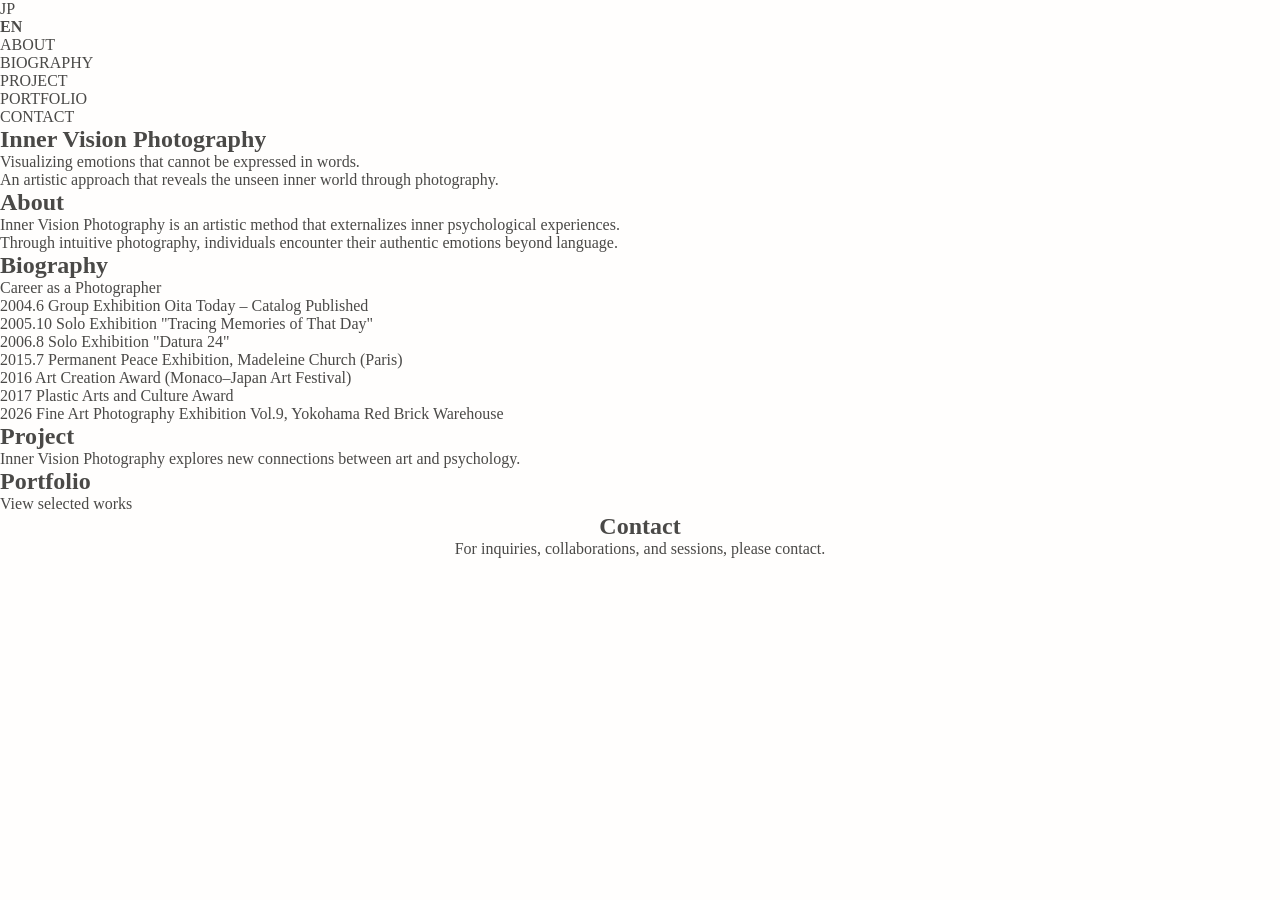
==== en.html @ 7b48cf93 "Create English version page This file contains the HTML structure for the English version of the Inn" ====
<!DOCTYPE html>
<html lang="en">
<head>
<meta charset="UTF-8">
<meta name="viewport" content="width=device-width, initial-scale=1.0">
<title>Nene Akagi | Inner Vision Photography</title>
<link rel="stylesheet" href="style.css">
</head>

<body>

<nav>
<ul>
<li><a href="index.html">JP</a></li>
<li><strong>EN</strong></li>
<li><a href="#about">ABOUT</a></li>
<li><a href="#biography">BIOGRAPHY</a></li>
<li><a href="#project">PROJECT</a></li>
<li><a href="#portfolio">PORTFOLIO</a></li>
<li><a href="#contact">CONTACT</a></li>
</ul>
</nav>

<section id="home">
<h1>Inner Vision Photography</h1>

<p>
Visualizing emotions that cannot be expressed in words.
</p>

<p>
An artistic approach that reveals the unseen inner world through photography.
</p>
</section>

<section id="about">
<h2>About</h2>

<p>
Inner Vision Photography is an artistic method that externalizes inner psychological experiences.
</p>

<p>
Through intuitive photography, individuals encounter their authentic emotions beyond language.
</p>
</section>

<section id="biography">
<h2>Biography</h2>
<p>Career as a Photographer</p>

<ul>
<li>2004.6 Group Exhibition Oita Today – Catalog Published</li>
<li>2005.10 Solo Exhibition "Tracing Memories of That Day"</li>
<li>2006.8 Solo Exhibition "Datura 24"</li>
<li>2015.7 Permanent Peace Exhibition, Madeleine Church (Paris)</li>
<li>2016 Art Creation Award (Monaco–Japan Art Festival)</li>
<li>2017 Plastic Arts and Culture Award</li>
<li>2026 Fine Art Photography Exhibition Vol.9, Yokohama Red Brick Warehouse</li>
</ul>
</section>

<section id="project">
<h2>Project</h2>

<p>
Inner Vision Photography explores new connections between art and psychology.
</p>
</section>

<section id="portfolio">
<h2>Portfolio</h2>
<p>View selected works</p>
</section>

<section id="contact">
<h2>Contact</h2>
<p>For inquiries, collaborations, and sessions, please contact.</p>
</section>

</body>
</html>
---- style.css ----
/* ============================================================
   朱樹 音々 | Inner Vision Photography
   style.css
   コンセプト：境界が溶ける、白光の中に佇む
   ============================================================ */

/* ── CSS カスタムプロパティ ──────────────────── */
:root {
  --bg: #fffefd;
  --bg-alt: #f9f9f8;
  --ink: #2c2b28;
  --ink-mid: #4a4947;
  --ink-soft: #8a8985;
  --ink-ghost: #c4c3be;
  --accent: #c4ab98;
  --line: rgba(44, 43, 40, 0.06);
  --jp: 'Noto Serif JP', 'YuMincho', 'Yu Mincho', serif;
  --en: 'Cormorant Garamond', 'Georgia', serif;
  --sec-pad-v: clamp(120px, 14vw, 180px);
  /* slightly more breathing room */
  --sec-pad-h: clamp(24px, 7vw, 100px);
  --max-w: 1200px;
  --ease: cubic-bezier(0.22, 1, 0.36, 1);
}

*,
*::before,
*::after {
  box-sizing: border-box;
  margin: 0;
  padding: 0;
}

html {
  scroll-behavior: smooth;
  font-size: 16px;
}

body {
  background: var(--bg);
  color: var(--ink-mid);
  font-family: var(--jp);
  font-weight: 300;
  -webkit-font-smoothing: antialiased;
  overflow-x: hidden;
}

img {
  display: block;
  width: 100%;
  height: auto;
}

a {
  text-decoration: none;
  color: inherit;
}

ul,
ol {
  list-style: none;
}

/* ── NAV ── */
#nav {
  position: fixed;
  inset: 0 0 auto 0;
  z-index: 200;
  padding: 22px var(--sec-pad-h);
  transition: background 0.7s var(--ease), padding 0.5s var(--ease), border-color 0.7s;
  border-bottom: 1px solid transparent;
  display: flex;
  align-items: center;
  justify-content: center;
}

#nav.scrolled {
  background: rgba(255, 254, 253, 0.95);
  backdrop-filter: blur(8px);
  -webkit-backdrop-filter: blur(8px);
  padding-top: 14px;
  padding-bottom: 14px;
  border-color: var(--line);
}

.nav-list {
  max-width: var(--max-w);
  margin: 0 auto;
  display: flex;
  justify-content: center;
  gap: clamp(1.6rem, 3.5vw, 3.2rem);
}

.nav-list a {
  font-family: var(--en);
  font-size: 0.78rem;
  font-weight: 300;
  letter-spacing: 0.22em;
  text-transform: uppercase;
  color: rgba(255, 255, 255, 0.85);
  transition: opacity 0.4s, color 0.4s;
}

.nav-list a:hover {
  opacity: 0.5;
}

#nav.scrolled .nav-list a {
  color: var(--ink-mid);
}

/* Lang Toggle */
.lang-toggle {
  position: absolute;
  top: 50%;
  right: var(--sec-pad-h);
  transform: translateY(-50%);
  font-family: var(--en);
  font-size: 0.72rem;
  letter-spacing: 0.15em;
  color: rgba(255, 255, 255, 0.8);
  transition: color 0.4s;
  z-index: 10;
}

#nav.scrolled .lang-toggle {
  color: var(--ink-soft);
}

.lang-toggle a {
  transition: opacity 0.3s;
  opacity: 0.45;
}

.lang-toggle a.active {
  opacity: 1;
  pointer-events: none;
}

.lang-toggle a:hover {
  opacity: 1;
}

.lang-toggle span {
  margin: 0 0.4em;
  opacity: 0.3;
}

.hamburger {
  display: none;
  flex-direction: column;
  justify-content: center;
  gap: 6px;
  background: none;
  border: none;
  cursor: pointer;
  padding: 10px;
  min-width: 44px;
  min-height: 44px;
  position: absolute;
  right: var(--sec-pad-h);
  top: 50%;
  transform: translateY(-50%);
}

.ham-line {
  display: block;
  width: 22px;
  height: 1px;
  background: rgba(255, 255, 255, 0.85);
  transition: background 0.4s, transform 0.35s var(--ease), opacity 0.35s;
  transform-origin: center;
}

#nav.scrolled .ham-line {
  background: var(--ink-mid);
}

.hamburger.open .ham-line:nth-child(1) {
  transform: translateY(7px) rotate(45deg);
}

.hamburger.open .ham-line:nth-child(2) {
  opacity: 0;
}

.hamburger.open .ham-line:nth-child(3) {
  transform: translateY(-7px) rotate(-45deg);
}

/* ── MOBILE MENU ── */
.mobile-overlay {
  position: fixed;
  inset: 0;
  z-index: 190;
  background: var(--bg);
  display: flex;
  flex-direction: column;
  align-items: center;
  justify-content: center;
  opacity: 0;
  pointer-events: none;
  transition: opacity 0.5s var(--ease);
}

.mobile-overlay.open {
  opacity: 1;
  pointer-events: auto;
}

.mobile-close {
  position: absolute;
  top: 20px;
  right: 24px;
  background: none;
  border: none;
  font-size: 1.8rem;
  color: var(--ink-soft);
  cursor: pointer;
  min-width: 44px;
  min-height: 44px;
  display: flex;
  align-items: center;
  justify-content: center;
  transition: opacity 0.3s;
}

.mobile-close:hover {
  opacity: 0.5;
}

.mobile-nav-list {
  text-align: center;
}

.mobile-nav-list li {
  margin: 1.8rem 0;
}

.mob-link {
  font-family: var(--en);
  font-size: clamp(1.4rem, 6vw, 2rem);
  font-weight: 200;
  letter-spacing: 0.25em;
  text-transform: uppercase;
  color: var(--ink);
  transition: opacity 0.3s;
}

.mob-link:hover {
  opacity: 0.4;
}

.mobile-lang {
  display: none;
}

/* ── HOME ── */
.s-home {
  position: relative;
  height: 100svh;
  min-height: 560px;
  overflow: hidden;
  display: flex;
  align-items: center;
  justify-content: center;
}

.home-img-wrap {
  position: absolute;
  inset: 0;
  overflow: hidden;
}

.home-img {
  width: 100%;
  height: 100%;
  object-fit: cover;
  object-position: center 30%;
  will-change: transform;
}

.home-overlay {
  position: absolute;
  inset: 0;
  background: linear-gradient(to bottom,
      rgba(255, 255, 255, 0.05) 0%,
      rgba(252, 251, 249, 0.3) 100%);
}

.home-text {
  position: relative;
  z-index: 2;
  text-align: center;
  padding: 0 clamp(20px, 6vw, 60px);
  max-width: 640px;
  opacity: 0;
  transform: translateY(15px);
  animation: fadeUp 1.4s var(--ease) 0.5s forwards;
}

.home-sub {
  font-family: var(--en);
  font-size: clamp(0.7rem, 1.2vw, 0.88rem);
  font-weight: 200;
  letter-spacing: 0.35em;
  text-transform: uppercase;
  color: rgba(255, 255, 255, 0.85);
  margin-bottom: 0;
  text-shadow: 0 1px 12px rgba(0, 0, 0, 0.15);
}

.scroll-hint {
  position: absolute;
  bottom: clamp(28px, 4vw, 44px);
  left: 50%;
  transform: translateX(-50%);
  z-index: 2;
  display: flex;
  flex-direction: column;
  align-items: center;
  gap: 8px;
  opacity: 0;
  animation: fadeIn 1s var(--ease) 2.2s forwards;
}

.scroll-bar {
  display: block;
  width: 1px;
  height: 48px;
  background: rgba(255, 255, 255, 0.25);
  position: relative;
  overflow: hidden;
}

.scroll-bar::after {
  content: '';
  position: absolute;
  top: -100%;
  left: 0;
  width: 100%;
  height: 100%;
  background: rgba(255, 255, 255, 0.8);
  animation: scrollDrop 2.2s var(--ease) 2.6s infinite;
}

.scroll-word {
  font-family: var(--en);
  font-size: 0.6rem;
  letter-spacing: 0.3em;
  text-transform: uppercase;
  color: rgba(255, 255, 255, 0.45);
}

/* ── SECTION 共通 ── */
.s-section {
  position: relative;
  padding: var(--sec-pad-v) var(--sec-pad-h);
  overflow: hidden;
}

.s-alt {
  background: var(--bg-alt);
}

.bg-word {
  position: absolute;
  right: -0.02em;
  top: 50%;
  transform: translateY(-50%);
  font-family: var(--en);
  font-style: italic;
  font-size: clamp(8rem, 20vw, 22rem);
  font-weight: 200;
  color: var(--ink);
  opacity: 0.025;
  letter-spacing: -0.02em;
  line-height: 1;
  pointer-events: none;
  user-select: none;
  white-space: nowrap;
}

.reveal {
  opacity: 0;
  transform: translateY(28px);
  transition: opacity 1s var(--ease), transform 1s var(--ease);
}

.reveal.visible {
  opacity: 1;
  transform: translateY(0);
}

.reveal-child {
  opacity: 0;
  transform: translateY(18px);
  transition: opacity 0.9s var(--ease), transform 0.9s var(--ease);
}

.reveal-child.visible {
  opacity: 1;
  transform: translateY(0);
}

.sec-name {
  font-family: var(--jp);
  font-size: clamp(1.4rem, 2.5vw, 2.2rem);
  font-weight: 300;
  color: var(--ink);
  letter-spacing: 0.18em;
  line-height: 1.45;
  margin-bottom: 0.6rem;
}

.sec-role {
  font-family: var(--jp);
  font-size: 0.8rem;
  font-weight: 300;
  color: var(--ink-ghost);
  letter-spacing: 0.08em;
  border-left: 1px solid var(--accent);
  padding-left: 1rem;
  margin-bottom: 2.8rem;
  line-height: 1.6;
}

.body-copy {
  font-family: var(--jp);
  font-size: clamp(0.85rem, 1vw, 0.94rem);
  font-weight: 300;
  line-height: 2.4;
  color: var(--ink-mid);
  letter-spacing: 0.05em;
}

/* ── ABOUT ── */
.about-wrap {
  max-width: var(--max-w);
  margin: 0 auto;
  display: grid;
  grid-template-columns: 1fr 1fr;
  gap: clamp(2.5rem, 6vw, 7rem);
  align-items: center;
}

.about-img-wrap {
  overflow: hidden;
  display: flex;
  align-items: center;
  justify-content: center;
}

.about-img {
  width: 100%;
  max-width: 540px;
  aspect-ratio: 4 / 3;
  object-fit: cover;
  object-position: center top;
  box-shadow: 0 4px 20px rgba(0, 0, 0, 0.04);
}

/* ── PROJECT ── */
.project-wrap {
  max-width: var(--max-w);
  margin: 0 auto;
  display: grid;
  grid-template-columns: 5fr 6fr;
  gap: clamp(2.5rem, 6vw, 8rem);
  align-items: center;
}

.project-img-wrap {
  display: flex;
  align-items: center;
  justify-content: center;
}

.project-img {
  width: 100%;
  max-width: 420px;
  aspect-ratio: 3 / 4;
  object-fit: cover;
  box-shadow: 0 4px 24px rgba(0, 0, 0, 0.05);
}

/* ── PORTFOLIO ── */
.portfolio-wrap {
  max-width: var(--max-w);
  margin: 0 auto;
  display: grid;
  grid-template-columns: repeat(3, 1fr);
  gap: clamp(2.5rem, 4vw, 5rem);
  padding-top: 1rem;
}

.pf-item {
  display: flex;
  flex-direction: column;
}

.pf-img-clip {
  position: relative;
  aspect-ratio: 3 / 4;
}

.pf-img-clip img {
  width: 100%;
  height: 100%;
  object-fit: cover;
  box-shadow: 0 8px 30px rgba(0, 0, 0, 0.06);
}

.pf-text {
  padding-top: 2rem;
}

.pf-title {
  font-family: var(--jp);
  font-size: 0.95rem;
  font-weight: 400;
  color: var(--ink);
  letter-spacing: 0.15em;
  margin-bottom: 1rem;
}

.pf-desc {
  font-family: var(--jp);
  font-size: 0.8rem;
  font-weight: 300;
  line-height: 2.2;
  color: var(--ink-soft);
  letter-spacing: 0.05em;
}

/* ── CONTACT ── */
#contact {
  text-align: center;
}

.contact-wrap {
  max-width: 680px;
  margin: 0 auto;
  padding-bottom: clamp(60px, 8vw, 100px);
}

.contact-heading {
  font-family: var(--jp);
  font-size: clamp(1.1rem, 2vw, 1.35rem);
  font-weight: 300;
  color: #999;
  letter-spacing: 0.22em;
  margin-bottom: 2.8rem;
}

.contact-text {
  font-family: var(--jp);
  font-size: clamp(0.72rem, 0.8vw, 0.8rem);
  font-weight: 300;
  line-height: 2.4;
  color: #999;
  letter-spacing: 0.06em;
  margin-bottom: 4rem;
}

.contact-icons {
  display: flex;
  align-items: center;
  justify-content: center;
  gap: 2.5rem;
  margin-bottom: 1.6rem;
}

.c-icon {
  display: flex;
  align-items: center;
  justify-content: center;
  width: 28px;
  height: 28px;
  flex-shrink: 0;
  color: var(--ink-mid);
  transition: opacity 0.4s var(--ease);
  -webkit-tap-highlight-color: transparent;

  .c-icon {
    width: 40px;
    height: 40px;
    display: flex;
    align-items: center;
    justify-content: center;

  }

  .c-icon:hover {
    transform: scale(1.1);
  }

  .contact-icons img {
    max-width: 24px;
    max-height: 24px;
  }

  .c-icon:hover,
  .c-icon:focus-visible {
    opacity: 0.6;
  }

  .contact-follow {
    font-size: 0.4rem;
    letter-spacing: 0.1em;
    color: #999;
    text-transform: uppercase;
  }

  .site-footer {
    padding: 3rem 0;
    border-top: 1px solid var(--line);
  }

  .site-footer p {
    font-family: var(--en);
    font-size: 0.65rem;
    font-weight: 300;
    letter-spacing: 0.2em;
    color: var(--ink-ghost);
    line-height: 2.2;
  }

  /* ── IMAGE MODAL ── */
  .zoom-img {
    cursor: zoom-in;
    transition: opacity 0.5s var(--ease), filter 0.5s var(--ease);
  }

  .zoom-img:hover {
    opacity: 0.85;
  }

  .img-modal {
    position: fixed;
    inset: 0;
    z-index: 999;
    display: flex;
    align-items: center;
    justify-content: center;
    opacity: 0;
    pointer-events: none;
    transition: opacity 0.6s var(--ease);
  }

  .img-modal.open {
    opacity: 1;
    pointer-events: auto;
  }

  .modal-bg {
    position: absolute;
    inset: 0;
    background: rgba(0, 0, 0, 0.9);
    backdrop-filter: blur(8px);
    -webkit-backdrop-filter: blur(8px);
    cursor: zoom-out;
  }

  .modal-content {
    position: relative;
    z-index: 2;
    /* Add ample padding for exhibition feel */
    padding: 40px;
    max-width: 100vw;
    max-height: 100vh;
    transform: scale(0.95);
    opacity: 0;
    transition: transform 0.6s var(--ease), opacity 0.6s var(--ease);
  }

  .img-modal.open .modal-content {
    transform: scale(1);
    opacity: 1;
  }

  .modal-content img {
    width: auto;
    max-width: 100%;
    max-height: 90vh;
    object-fit: contain;
    box-shadow: 0 10px 50px rgba(0, 0, 0, 0.4);
    cursor: zoom-out;
  }

  /* ── KEYFRAMES ── */
  @keyframes fadeUp {
    to {
      opacity: 1;
      transform: translateY(0);
    }
  }

  @keyframes fadeIn {
    to {
      opacity: 1;
    }
  }

  @keyframes scrollDrop {
    0% {
      top: -100%;
    }

    100% {
      top: 110%;
    }
  }

  /* ── RESPONSIVE タブレット ── */
  @media (max-width: 960px) {
    .about-wrap {
      grid-template-columns: 1fr;
      gap: 4rem;
    }

    .about-img-wrap {
      order: -1;
    }

    .portfolio-wrap {
      grid-template-columns: repeat(2, 1fr);
      gap: 3rem;
    }

    .project-wrap {
      grid-template-columns: 1fr;
      gap: 4rem;
    }

    .project-img {
      aspect-ratio: 16 / 9;
    }
  }

  /* ── RESPONSIVE スマートフォン ── */
  @media (max-width: 768px) {
    :root {
      --sec-pad-v: 90px;
      --sec-pad-h: 24px;
    }

    .nav-list {
      display: none;
    }

    #nav .lang-toggle {
      display: none;
    }

    .hamburger {
      display: flex;
    }

    .mobile-lang {
      display: block;
      position: relative;
      margin-top: 3rem;
      text-align: center;
      color: var(--ink);
    }

    .mobile-lang a {
      color: var(--ink);
      opacity: 0.5;
      font-size: 1rem;
    }

    .mobile-lang a.active {
      opacity: 1;
    }

    .about-wrap {
      grid-template-columns: 1fr;
      gap: 2.8rem;
    }

    .about-img {
      aspect-ratio: 16 / 9;
    }

    .portfolio-wrap {
      grid-template-columns: 1fr;
      gap: 4rem;
    }

    .project-wrap {
      grid-template-columns: 1fr;
      gap: 2.8rem;
    }

    .project-img {
      aspect-ratio: 16 / 9;
    }

    .contact-icons {
      gap: 2.5rem;
    }

    .c-icon {
      width: 34px;
      height: 34px;
    }

    .bg-word {
      font-size: clamp(4rem, 26vw, 8rem);
      opacity: 0.02;
    }

    .body-copy {
      font-size: 0.9rem;
      line-height: 2.2;
    }

    .modal-content {
      padding: 20px;
    }
  }
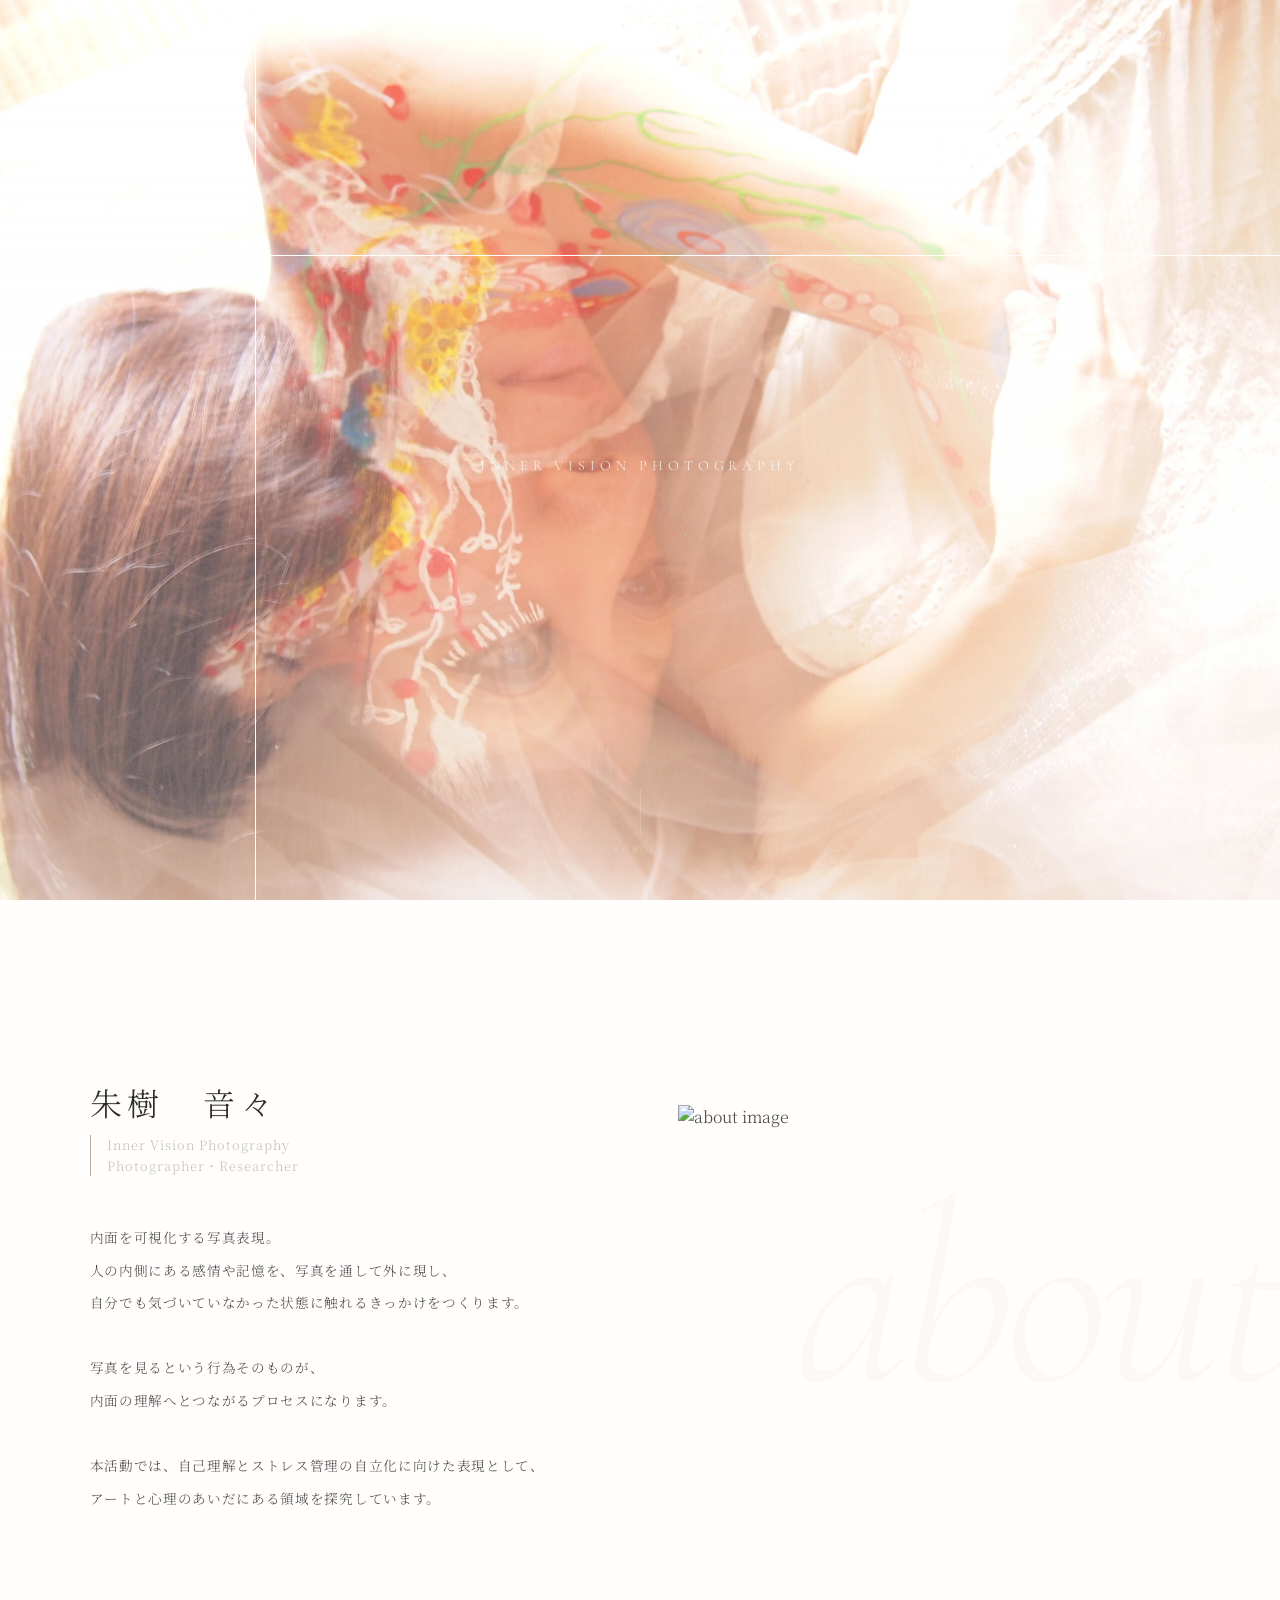
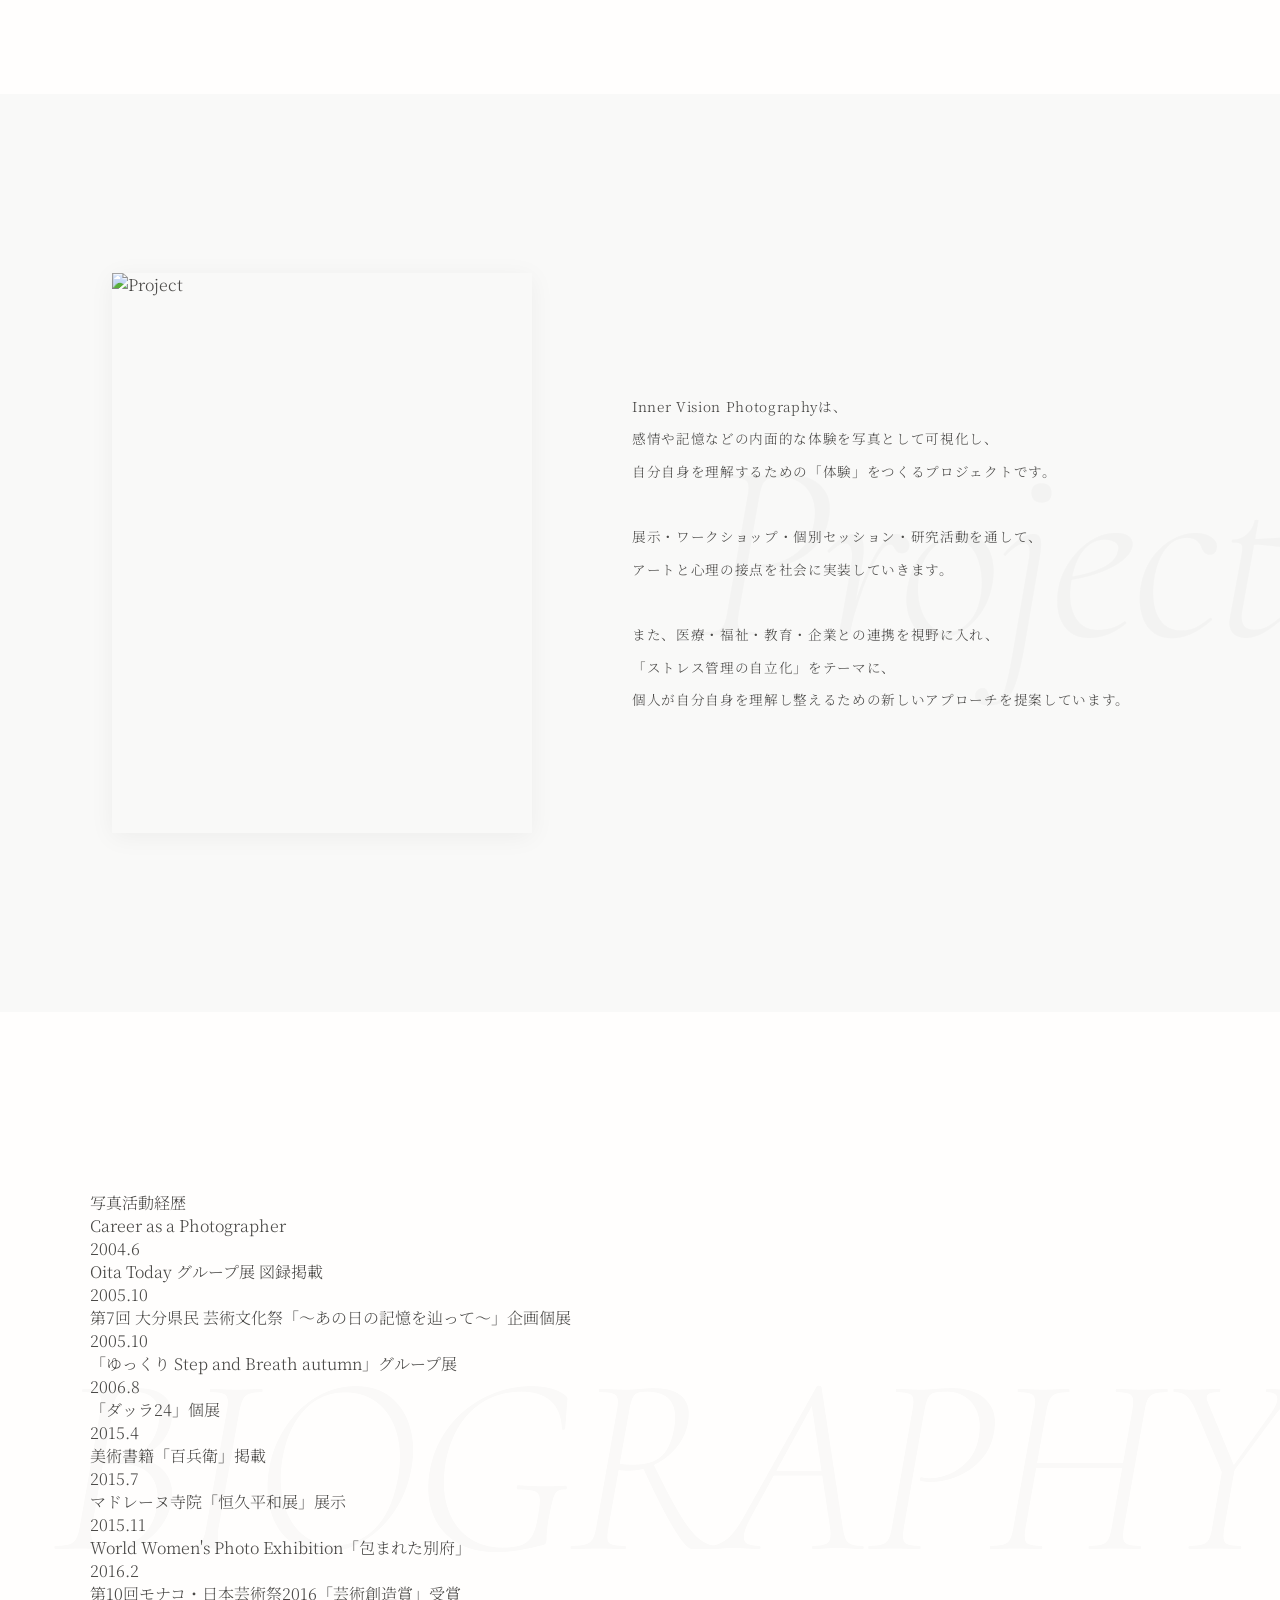
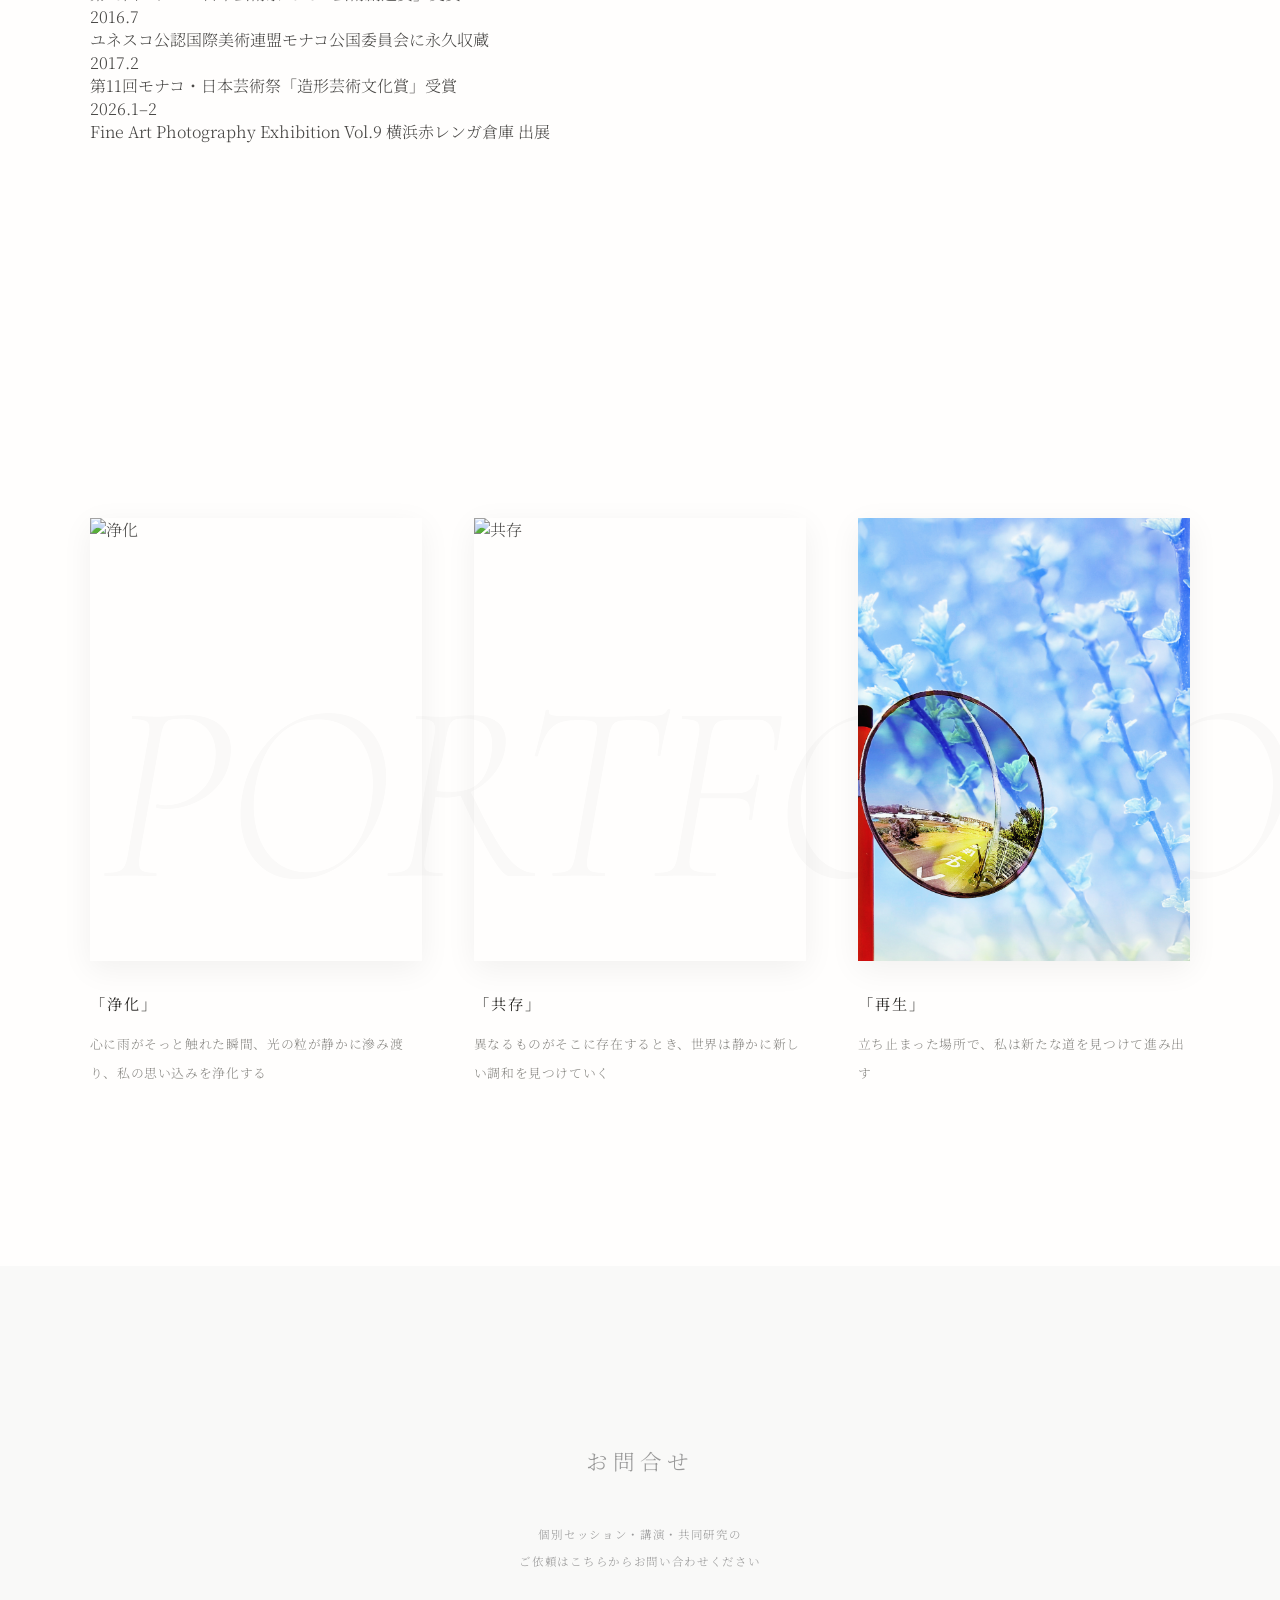
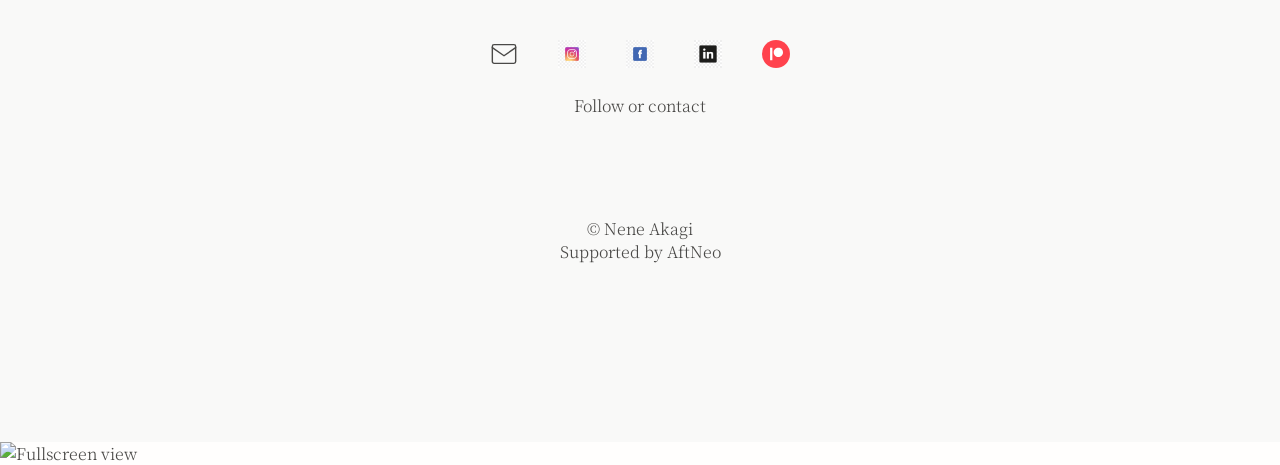
==== commit 269fe183: "Update en.html" ====
--- a/en.html
+++ b/en.html
@@ -1,82 +1,291 @@
 <!DOCTYPE html>
-<html lang="en">
+<html lang="ja">
 <head>
-<meta charset="UTF-8">
-<meta name="viewport" content="width=device-width, initial-scale=1.0">
-<title>Nene Akagi | Inner Vision Photography</title>
-<link rel="stylesheet" href="style.css">
+  <meta charset="UTF-8">
+  <meta name="viewport" content="width=device-width, initial-scale=1.0">
+  <title>朱樹 音々 | Inner Vision Photography</title>
+  <meta name="description" content="内面を可視化する写真表現。Inner Vision Photography">
+  <link rel="stylesheet" href="style.css">
+  <link rel="preconnect" href="https://fonts.googleapis.com">
+  <link rel="preconnect" href="https://fonts.gstatic.com" crossorigin>
+  <link href="https://fonts.googleapis.com/css2?family=Noto+Serif+JP:wght@200;300;400&family=Cormorant+Garamond:ital,wght@0,200;0,300;1,200;1,300&display=swap" rel="stylesheet">
 </head>
-
 <body>
 
-<nav>
-<ul>
-<li><a href="index.html">JP</a></li>
-<li><strong>EN</strong></li>
-<li><a href="#about">ABOUT</a></li>
-<li><a href="#biography">BIOGRAPHY</a></li>
-<li><a href="#project">PROJECT</a></li>
-<li><a href="#portfolio">PORTFOLIO</a></li>
-<li><a href="#contact">CONTACT</a></li>
-</ul>
-</nav>
-
-<section id="home">
-<h1>Inner Vision Photography</h1>
-
-<p>
-Visualizing emotions that cannot be expressed in words.
-</p>
-
-<p>
-An artistic approach that reveals the unseen inner world through photography.
-</p>
+  <!-- NAV -->
+  <nav id="nav" role="navigation" aria-label="メインナビゲーション">
+    <!-- JP / EN toggle -->
+    <div class="lang-toggle">
+     <a href="index.html" class="active">JP</a> / <a href="en.html">EN</a>
+    </div>
+    <ul class="nav-list">
+      <li><a href="#home">TOP</a></li>
+      <li><a href="#about">ABOUT</a></li>
+      <li><a href="#career">BIOGRAPHY</a></li>
+      <li><a href="#project">PROJECT</a></li>
+      <li><a href="#portfolio">PORTFOLIO</a></li>
+      <li><a href="#contact">CONTACT</a></li>
+    </ul>
+    <button class="hamburger" id="hamburger" aria-label="メニューを開く" aria-expanded="false">
+      <span class="ham-line"></span>
+      <span class="ham-line"></span>
+      <span class="ham-line"></span>
+    </button>
+  </nav>
+
+  <!-- MOBILE MENU -->
+  <div class="mobile-overlay" id="mobileOverlay" aria-hidden="true">
+    <button class="mobile-close" id="mobileClose" aria-label="メニューを閉じる">&#215;</button>
+    <ul class="mobile-nav-list">
+      <li><a href="#home"       class="mob-link">TOP</a></li>
+      <li><a href="#about"      class="mob-link">ABOUT</a></li>
+      <li><a href="#project"    class="mob-link">PROJECT</a></li>
+      <li><a href="#portfolio"  class="mob-link">PORTFOLIO</a></li>
+      <li><a href="#contact"    class="mob-link">CONTACT</a></li>
+    </ul>
+    <div class="lang-toggle mobile-lang">
+      <a href="#" class="active">JP</a><span>/</span><a href="#">EN</a>
+    </div>
+  </div>
+
+  <!-- ======================== HOME ======================== -->
+  <section id="home" class="s-home">
+    <div class="home-img-wrap">
+      <img
+        src="images/top.jpg"
+        alt="真我 — 朱樹 音々"
+        class="home-img"
+        id="homeImg"
+      >
+      <div class="home-overlay"></div>
+    </div>
+    <div class="home-text" id="homeText">
+      <p class="home-sub">Inner Vision Photography</p>
+    </div>
+    <div class="scroll-hint" id="scrollHint" aria-hidden="true">
+      <span class="scroll-bar"></span>
+    
+     <span class="scroll-word">scroll</span>
+    </div>
+  </section>
+
+  <!-- ======================== ABOUT ======================== -->
+  <section id="about" class="s-section reveal" data-section="about">
+    <div class="bg-word" aria-hidden="true">about</div>
+    <div class="about-wrap">
+      <div class="about-text">
+        <h2 class="sec-name">朱樹&emsp;音々</h2>
+        <p class="sec-role">Inner Vision Photography<br>Photographer・Researcher</p>
+        <p class="body-copy">
+          内面を可視化する写真表現。<br>
+          人の内側にある感情や記憶を、写真を通して外に現し、<br>
+          自分でも気づいていなかった状態に触れるきっかけをつくります。<br><br>
+          写真を見るという行為そのものが、<br>
+          内面の理解へとつながるプロセスになります。<br><br>
+          本活動では、自己理解とストレス管理の自立化に向けた表現として、<br>
+          アートと心理のあいだにある領域を探究しています。
+        </p>
+      </div>
+      <div class="about-img-wrap reveal-child">
+        <img
+          src="images/about-photo.jpg"
+          class="about-img zoom-img"
+          loading="lazy"
+          alt="about image"
+        >
+      </div>
+    </div>
+  </section>
+
+  <!-- ======================== PROJECT ======================== -->
+  <section id="project" class="s-section s-alt reveal" data-section="project">
+    <div class="bg-word" aria-hidden="true">Project</div>
+    <div class="project-wrap">
+      <div class="project-img-wrap reveal-child">
+        <img
+          src="images/project-main.jpg"
+          alt="Project"
+          loading="lazy"
+          class="project-img zoom-img"
+        >
+      </div>
+      <div class="project-text reveal-child">
+        <p class="body-copy">
+          Inner Vision Photographyは、<br>
+          感情や記憶などの内面的な体験を写真として可視化し、<br>
+          自分自身を理解するための「体験」をつくるプロジェクトです。<br><br>
+          展示・ワークショップ・個別セッション・研究活動を通して、<br>
+          アートと心理の接点を社会に実装していきます。<br><br>
+          また、医療・福祉・教育・企業との連携を視野に入れ、<br>
+          「ストレス管理の自立化」をテーマに、<br>
+          個人が自分自身を理解し整えるための新しいアプローチを提案しています。
+        </p>
+      </div>
+    </div>
+  </section>
+<!-- ================= CAREER / BIOGRAPHY ================= -->
+<section id="career" class="s-section reveal" data-section="career">
+  <div class="bg-word" aria-hidden="true">BIOGRAPHY</div>
+
+  <div class="career-list reveal-child">
+    
+    <p class="lang-ja">写真活動経歴</p>
+    <p class="lang-en">Career as a Photographer</p>
+
+    <div class="career-item">
+      <div class="career-year">2004.6</div>
+      <div class="career-content">Oita Today グループ展 図録掲載</div>
+    </div>
+
+    <div class="career-item">
+      <div class="career-year">2005.10</div>
+      <div class="career-content">第7回 大分県民 芸術文化祭「〜あの日の記憶を辿って〜」企画個展</div>
+    </div>
+
+    <div class="career-item">
+      <div class="career-year">2005.10</div>
+      <div class="career-content">「ゆっくり Step and Breath autumn」グループ展</div>
+    </div>
+
+    <div class="career-item">
+      <div class="career-year">2006.8</div>
+      <div class="career-content">「ダッラ24」個展</div>
+    </div>
+
+    <div class="career-item">
+      <div class="career-year">2015.4</div>
+      <div class="career-content">美術書籍「百兵衛」掲載</div>
+    </div>
+
+    <div class="career-item">
+      <div class="career-year">2015.7</div>
+      <div class="career-content">マドレーヌ寺院「恒久平和展」展示</div>
+    </div>
+
+    <div class="career-item">
+      <div class="career-year">2015.11</div>
+      <div class="career-content">World Women's Photo Exhibition「包まれた別府」</div>
+    </div>
+
+    <div class="career-item">
+      <div class="career-year">2016.2</div>
+      <div class="career-content">第10回モナコ・日本芸術祭2016「芸術創造賞」受賞</div>
+    </div>
+
+    <div class="career-item">
+      <div class="career-year">2016.7</div>
+      <div class="career-content">ユネスコ公認国際美術連盟モナコ公国委員会に永久収蔵</div>
+    </div>
+
+    <div class="career-item">
+      <div class="career-year">2017.2</div>
+      <div class="career-content">第11回モナコ・日本芸術祭「造形芸術文化賞」受賞</div>
+    </div>
+
+    <div class="career-item">
+      <div class="career-year">2026.1–2</div>
+      <div class="career-content">Fine Art Photography Exhibition Vol.9 横浜赤レンガ倉庫 出展</div>
+    </div>
+  </div>
 </section>
-
-<section id="about">
-<h2>About</h2>
-
-<p>
-Inner Vision Photography is an artistic method that externalizes inner psychological experiences.
-</p>
-
-<p>
-Through intuitive photography, individuals encounter their authentic emotions beyond language.
-</p>
-</section>
-
-<section id="biography">
-<h2>Biography</h2>
-<p>Career as a Photographer</p>
-
-<ul>
-<li>2004.6 Group Exhibition Oita Today – Catalog Published</li>
-<li>2005.10 Solo Exhibition "Tracing Memories of That Day"</li>
-<li>2006.8 Solo Exhibition "Datura 24"</li>
-<li>2015.7 Permanent Peace Exhibition, Madeleine Church (Paris)</li>
-<li>2016 Art Creation Award (Monaco–Japan Art Festival)</li>
-<li>2017 Plastic Arts and Culture Award</li>
-<li>2026 Fine Art Photography Exhibition Vol.9, Yokohama Red Brick Warehouse</li>
-</ul>
-</section>
-
-<section id="project">
-<h2>Project</h2>
-
-<p>
-Inner Vision Photography explores new connections between art and psychology.
-</p>
-</section>
-
-<section id="portfolio">
-<h2>Portfolio</h2>
-<p>View selected works</p>
-</section>
-
-<section id="contact">
-<h2>Contact</h2>
-<p>For inquiries, collaborations, and sessions, please contact.</p>
-</section>
-
+  <!-- ======================== PORTFOLIO ======================== -->
+  <section id="portfolio" class="s-section reveal" data-section="portfolio">
+    <div class="bg-word" aria-hidden="true">PORTFOLIO</div>
+    <div class="portfolio-wrap">
+      <div class="pf-item reveal-child">
+        <div class="pf-img-clip pf-img-1">
+          <img
+            src="images/work1.jpg"
+            alt="浄化"
+            loading="lazy"
+            class="zoom-img"
+          >
+        </div>
+        <div class="pf-text">
+          <h3 class="pf-title">「浄化」</h3>
+          <p class="pf-desc">心に雨がそっと触れた瞬間、光の粒が静かに滲み渡り、私の思い込みを浄化する</p>
+        </div>
+      </div>
+      <div class="pf-item reveal-child">
+        <div class="pf-img-clip pf-img-2">
+          <img
+            src="images/work2.jpg"
+            alt="共存"
+            loading="lazy"
+            class="zoom-img"
+          >
+        </div>
+        <div class="pf-text">
+          <h3 class="pf-title">「共存」</h3>
+          <p class="pf-desc">異なるものがそこに存在するとき、世界は静かに新しい調和を見つけていく</p>
+        </div>
+      </div>
+      <div class="pf-item reveal-child">
+        <div class="pf-img-clip pf-img-3">
+          <img
+            src="images/work3.jpg"
+            alt="再生"
+            loading="lazy"
+            class="zoom-img"
+          >
+        </div>
+        <div class="pf-text">
+          <h3 class="pf-title">「再生」</h3>
+          <p class="pf-desc">立ち止まった場所で、私は新たな道を見つけて進み出す</p>
+        </div>
+      </div>
+    </div>
+  </section>
+
+  <!-- ======================== CONTACT ======================== -->
+  <section id="contact" class="s-section s-alt reveal" data-section="contact">
+    <div class="contact-wrap">
+      <h2 class="contact-heading">お問合せ</h2>
+      <p class="contact-text">
+        個別セッション・講演・共同研究の<br>
+        ご依頼はこちらからお問い合わせください
+      </p>
+      <div class="contact-icons" role="list">
+        <!-- Mail -->
+        <a href="mailto:neneakage@gmail.com" class="c-icon" aria-label="メール" role="listitem">
+          <svg viewBox="0 0 24 24" fill="none" class="c-img-svg" xmlns="http://www.w3.org/2000/svg" aria-hidden="true" stroke="currentColor" stroke-width="1.2">
+            <rect x="2" y="4" width="20" height="16" rx="1.5" />
+            <path d="M2 6.5L12 13.5L22 6.5" stroke-linecap="round"/>
+          </svg>
+        </a>
+        <!-- Instagram -->
+        <a href="https://www.instagram.com/neneakagi/" target="_blank" rel="noopener noreferrer" class="c-icon" aria-label="Instagram" role="listitem">
+          <img src="images/instagram.png" alt="Instagram">
+        </a>
+        <!-- Facebook -->
+        <a href="https://www.facebook.com/profile.php?id=61588226194922" target="_blank" rel="noopener noreferrer" class="c-icon" aria-label="Facebook" role="listitem">
+          <img src="images/facebook.png" alt="Facebook">
+        </a>
+        <!-- LinkedIn -->
+        <a href="https://www.linkedin.com/in/neneakagi/" target="_blank" rel="noopener noreferrer" class="c-icon" aria-label="LinkedIn" role="listitem">
+          <img src="images/linkedin.jpg" alt="LinkedIn">
+        </a>
+        <!-- Patreon -->
+        <a href="https://www.patreon.com/c/NeneAkagi" target="_blank" rel="noopener noreferrer" class="c-icon" aria-label="Patreon" role="listitem">
+          <img src="images/patreon.svg" alt="Patreon">
+        </a>
+      </div>
+      <p class="contact-follow">Follow or contact</p>
+    </div>
+    <footer class="site-footer">
+      <p>© Nene Akagi</p>
+      <p>Supported by AftNeo</p>
+    </footer>
+  </section>
+
+  <!-- ======================== FULLSCREEN IMAGE MODAL ======================== -->
+  <div id="imageModal" class="img-modal" aria-hidden="true">
+    <div class="modal-bg" id="modalBg"></div>
+    <div class="modal-content">
+      <img id="modalImg" src="" alt="Fullscreen view">
+    </div>
+  </div>
+
+  <script src="script.js"></script>
 </body>
 </html>
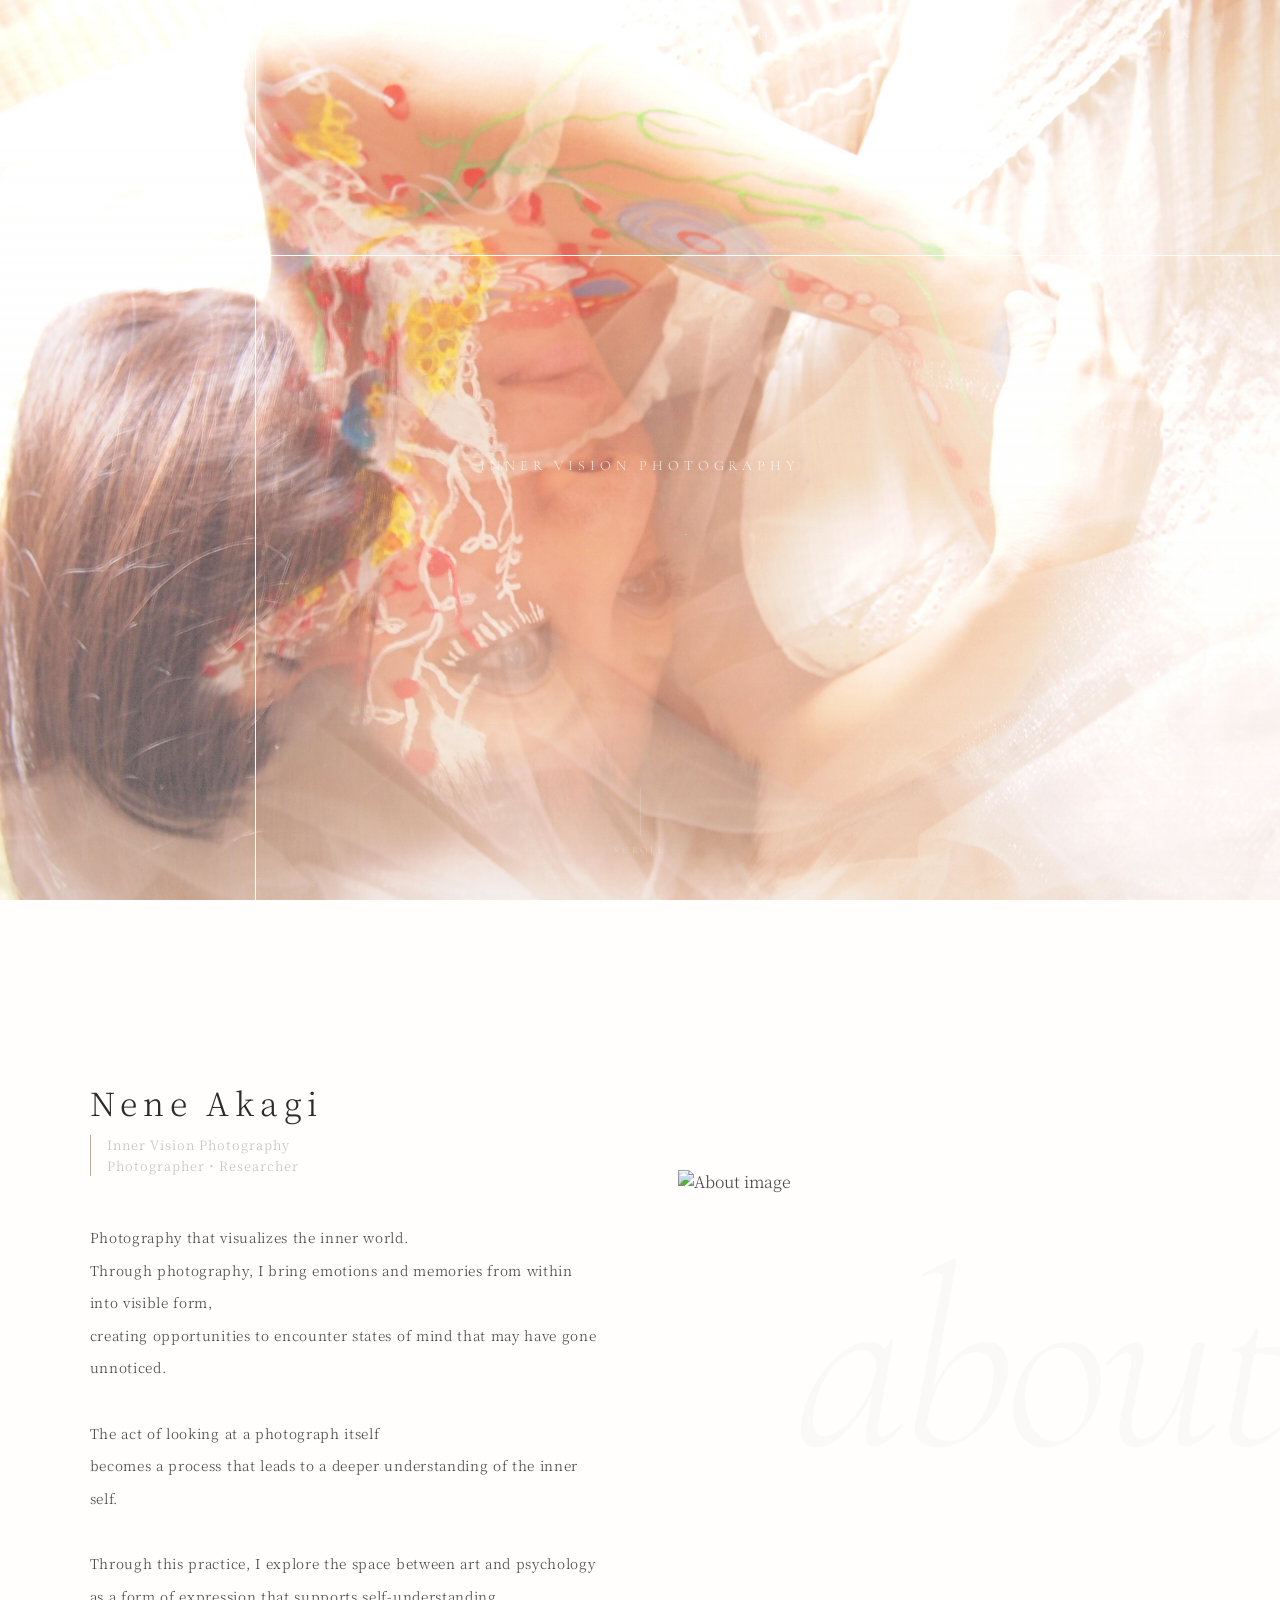
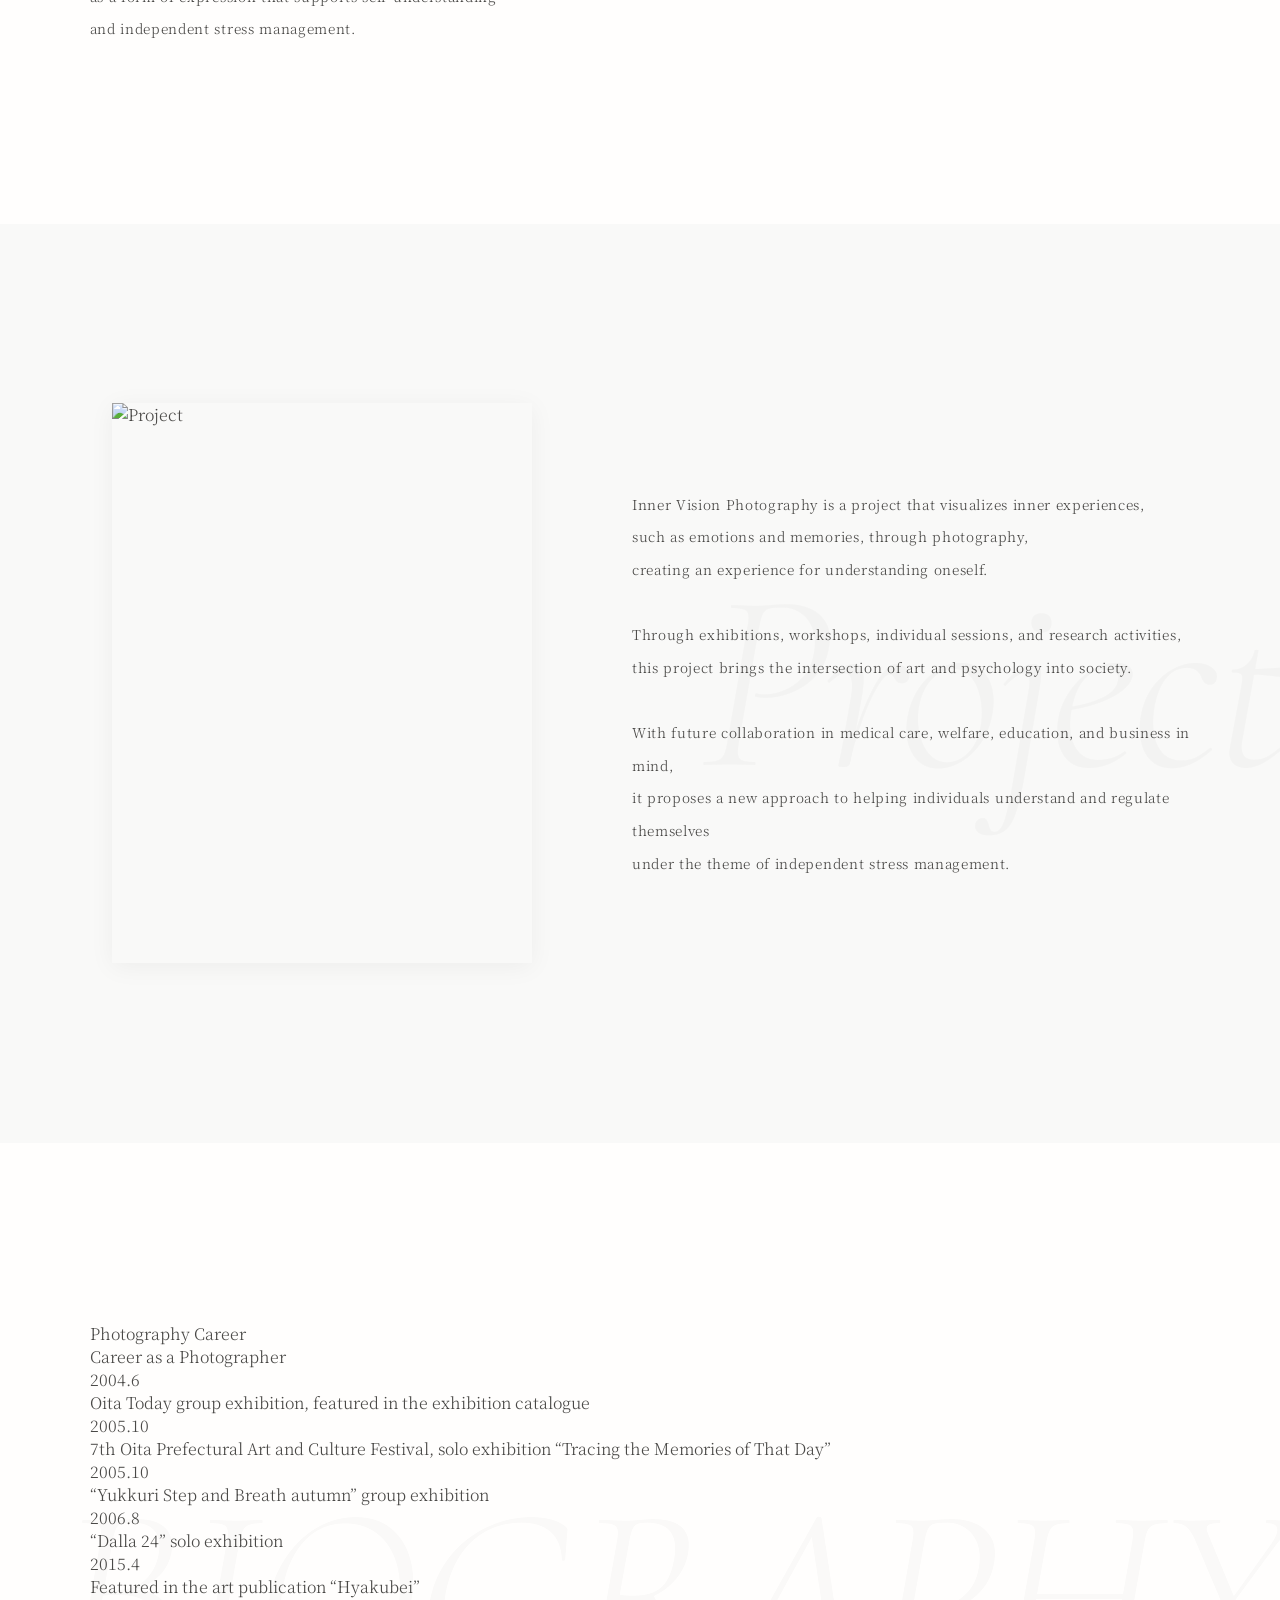
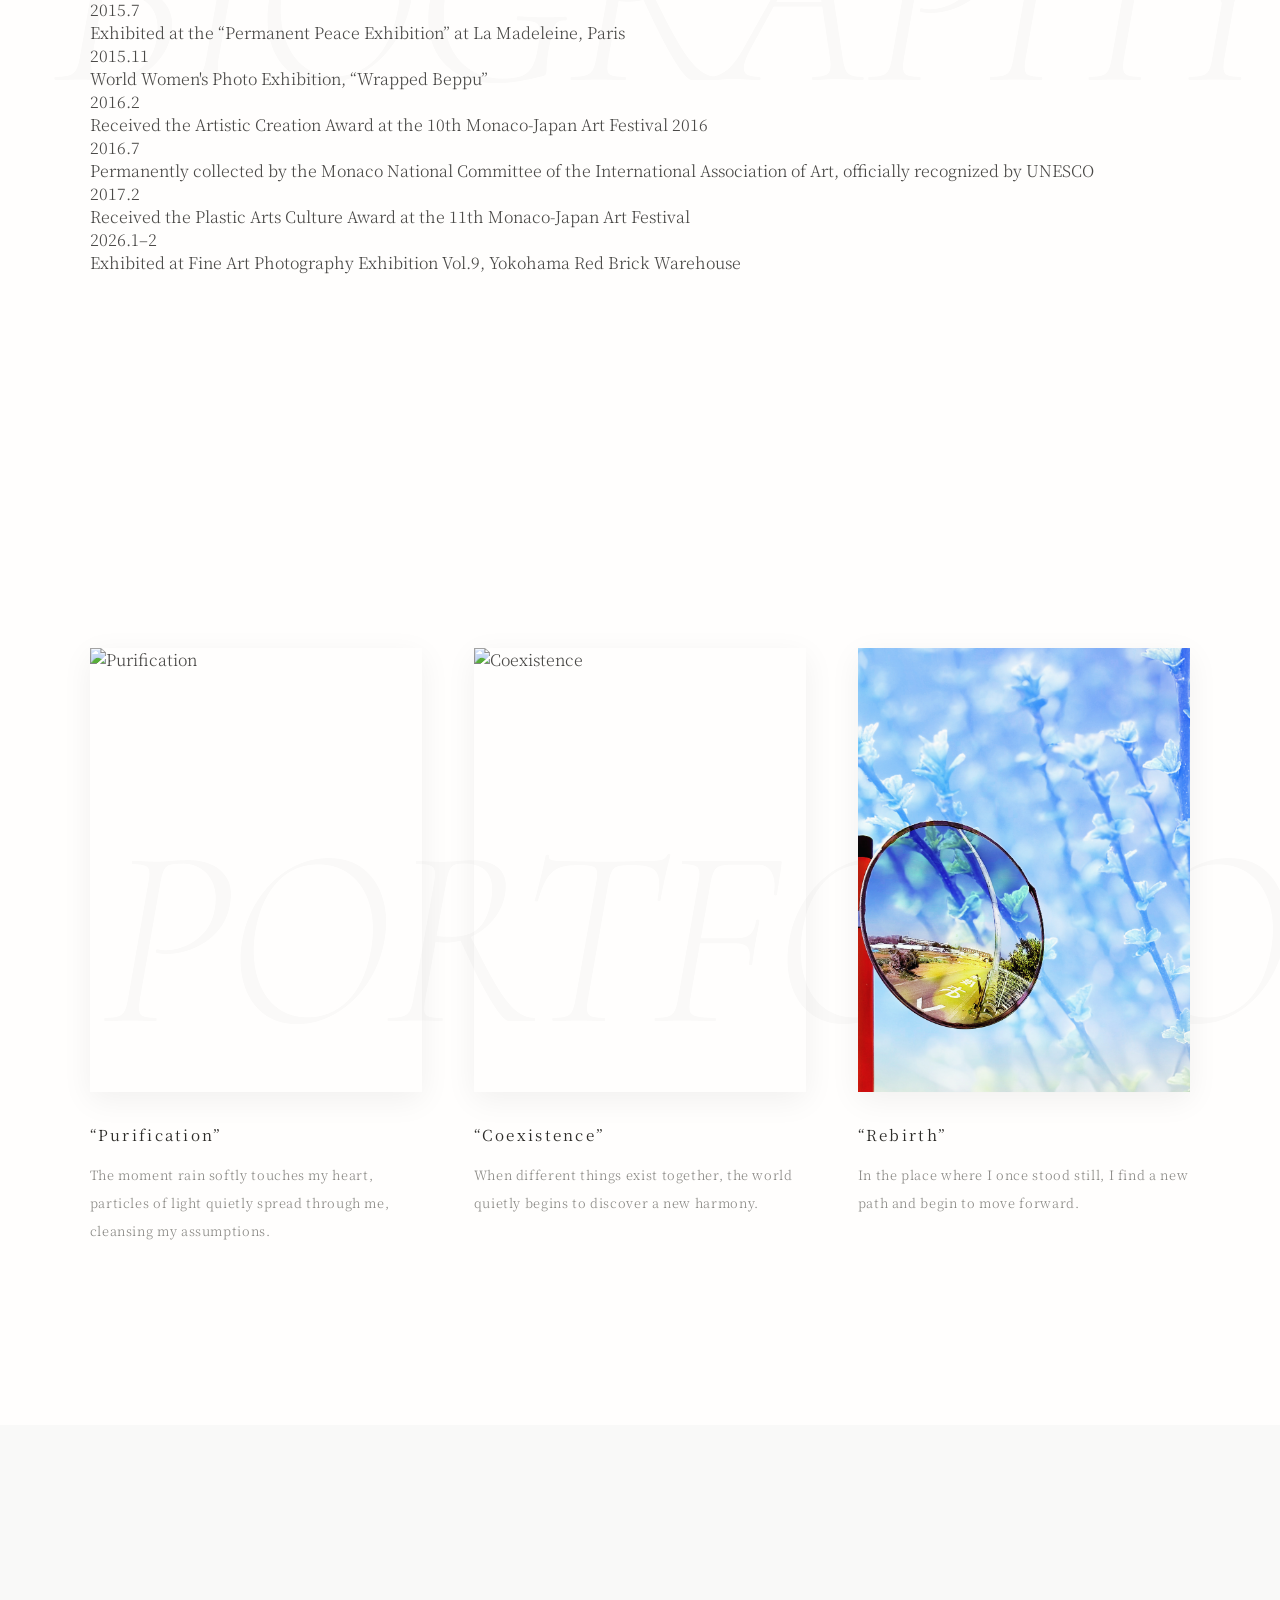
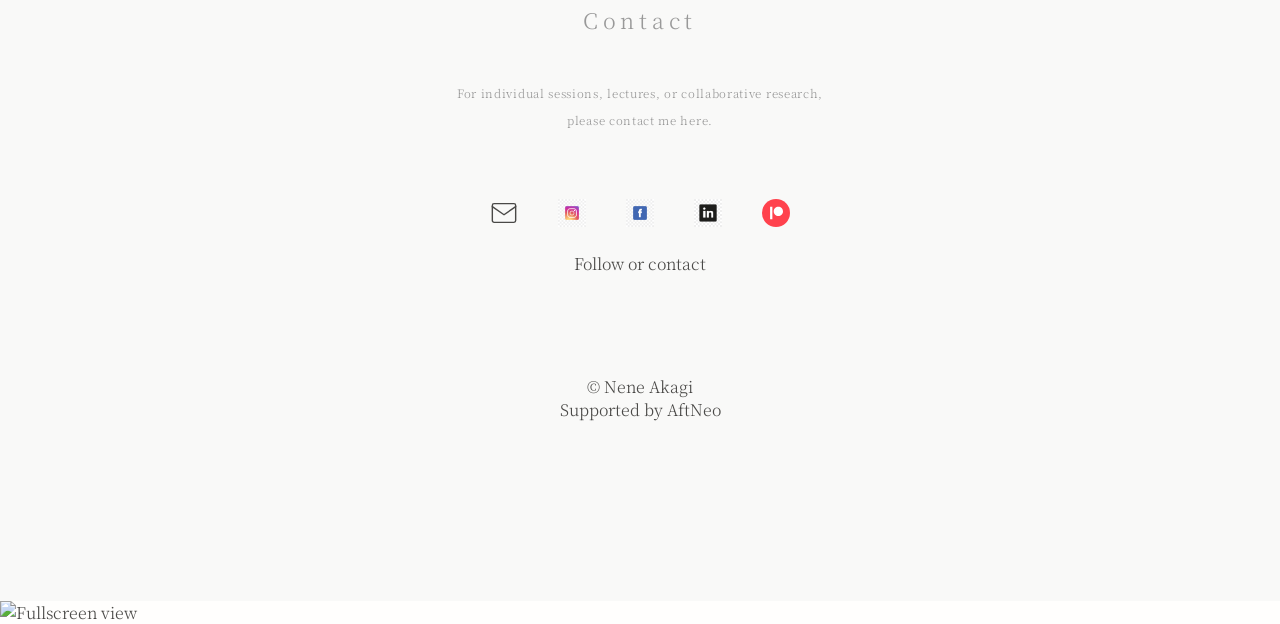
==== commit 2837d3a7: "Update language and content in en.html" ====
--- a/en.html
+++ b/en.html
@@ -1,10 +1,10 @@
 <!DOCTYPE html>
-<html lang="ja">
+<html lang="en">
 <head>
   <meta charset="UTF-8">
   <meta name="viewport" content="width=device-width, initial-scale=1.0">
-  <title>朱樹 音々 | Inner Vision Photography</title>
-  <meta name="description" content="内面を可視化する写真表現。Inner Vision Photography">
+  <title>Nene Akagi | Inner Vision Photography</title>
+  <meta name="description" content="Photography that visualizes inner worlds. Inner Vision Photography.">
   <link rel="stylesheet" href="style.css">
   <link rel="preconnect" href="https://fonts.googleapis.com">
   <link rel="preconnect" href="https://fonts.gstatic.com" crossorigin>
@@ -13,10 +13,10 @@
 <body>
 
   <!-- NAV -->
-  <nav id="nav" role="navigation" aria-label="メインナビゲーション">
+  <nav id="nav" role="navigation" aria-label="Main navigation">
     <!-- JP / EN toggle -->
     <div class="lang-toggle">
-     <a href="index.html" class="active">JP</a> / <a href="en.html">EN</a>
+      <a href="index.html">JP</a> / <a href="en.html" class="active">EN</a>
     </div>
     <ul class="nav-list">
       <li><a href="#home">TOP</a></li>
@@ -26,7 +26,7 @@
       <li><a href="#portfolio">PORTFOLIO</a></li>
       <li><a href="#contact">CONTACT</a></li>
     </ul>
-    <button class="hamburger" id="hamburger" aria-label="メニューを開く" aria-expanded="false">
+    <button class="hamburger" id="hamburger" aria-label="Open menu" aria-expanded="false">
       <span class="ham-line"></span>
       <span class="ham-line"></span>
       <span class="ham-line"></span>
@@ -35,16 +35,16 @@
 
   <!-- MOBILE MENU -->
   <div class="mobile-overlay" id="mobileOverlay" aria-hidden="true">
-    <button class="mobile-close" id="mobileClose" aria-label="メニューを閉じる">&#215;</button>
+    <button class="mobile-close" id="mobileClose" aria-label="Close menu">&#215;</button>
     <ul class="mobile-nav-list">
-      <li><a href="#home"       class="mob-link">TOP</a></li>
-      <li><a href="#about"      class="mob-link">ABOUT</a></li>
-      <li><a href="#project"    class="mob-link">PROJECT</a></li>
-      <li><a href="#portfolio"  class="mob-link">PORTFOLIO</a></li>
-      <li><a href="#contact"    class="mob-link">CONTACT</a></li>
+      <li><a href="#home" class="mob-link">TOP</a></li>
+      <li><a href="#about" class="mob-link">ABOUT</a></li>
+      <li><a href="#project" class="mob-link">PROJECT</a></li>
+      <li><a href="#portfolio" class="mob-link">PORTFOLIO</a></li>
+      <li><a href="#contact" class="mob-link">CONTACT</a></li>
     </ul>
     <div class="lang-toggle mobile-lang">
-      <a href="#" class="active">JP</a><span>/</span><a href="#">EN</a>
+      <a href="index.html">JP</a><span>/</span><a href="en.html" class="active">EN</a>
     </div>
   </div>
 
@@ -53,7 +53,7 @@
     <div class="home-img-wrap">
       <img
         src="images/top.jpg"
-        alt="真我 — 朱樹 音々"
+        alt="True Self — Nene Akagi"
         class="home-img"
         id="homeImg"
       >
@@ -64,8 +64,7 @@
     </div>
     <div class="scroll-hint" id="scrollHint" aria-hidden="true">
       <span class="scroll-bar"></span>
-    
-     <span class="scroll-word">scroll</span>
+      <span class="scroll-word">scroll</span>
     </div>
   </section>
 
@@ -74,16 +73,17 @@
     <div class="bg-word" aria-hidden="true">about</div>
     <div class="about-wrap">
       <div class="about-text">
-        <h2 class="sec-name">朱樹&emsp;音々</h2>
+        <h2 class="sec-name">Nene Akagi</h2>
         <p class="sec-role">Inner Vision Photography<br>Photographer・Researcher</p>
         <p class="body-copy">
-          内面を可視化する写真表現。<br>
-          人の内側にある感情や記憶を、写真を通して外に現し、<br>
-          自分でも気づいていなかった状態に触れるきっかけをつくります。<br><br>
-          写真を見るという行為そのものが、<br>
-          内面の理解へとつながるプロセスになります。<br><br>
-          本活動では、自己理解とストレス管理の自立化に向けた表現として、<br>
-          アートと心理のあいだにある領域を探究しています。
+          Photography that visualizes the inner world.<br>
+          Through photography, I bring emotions and memories from within into visible form,<br>
+          creating opportunities to encounter states of mind that may have gone unnoticed.<br><br>
+          The act of looking at a photograph itself<br>
+          becomes a process that leads to a deeper understanding of the inner self.<br><br>
+          Through this practice, I explore the space between art and psychology<br>
+          as a form of expression that supports self-understanding<br>
+          and independent stress management.
         </p>
       </div>
       <div class="about-img-wrap reveal-child">
@@ -91,7 +91,7 @@
           src="images/about-photo.jpg"
           class="about-img zoom-img"
           loading="lazy"
-          alt="about image"
+          alt="About image"
         >
       </div>
     </div>
@@ -111,83 +111,84 @@
       </div>
       <div class="project-text reveal-child">
         <p class="body-copy">
-          Inner Vision Photographyは、<br>
-          感情や記憶などの内面的な体験を写真として可視化し、<br>
-          自分自身を理解するための「体験」をつくるプロジェクトです。<br><br>
-          展示・ワークショップ・個別セッション・研究活動を通して、<br>
-          アートと心理の接点を社会に実装していきます。<br><br>
-          また、医療・福祉・教育・企業との連携を視野に入れ、<br>
-          「ストレス管理の自立化」をテーマに、<br>
-          個人が自分自身を理解し整えるための新しいアプローチを提案しています。
+          Inner Vision Photography is a project that visualizes inner experiences,<br>
+          such as emotions and memories, through photography,<br>
+          creating an experience for understanding oneself.<br><br>
+          Through exhibitions, workshops, individual sessions, and research activities,<br>
+          this project brings the intersection of art and psychology into society.<br><br>
+          With future collaboration in medical care, welfare, education, and business in mind,<br>
+          it proposes a new approach to helping individuals understand and regulate themselves<br>
+          under the theme of independent stress management.
         </p>
       </div>
     </div>
   </section>
-<!-- ================= CAREER / BIOGRAPHY ================= -->
-<section id="career" class="s-section reveal" data-section="career">
-  <div class="bg-word" aria-hidden="true">BIOGRAPHY</div>
-
-  <div class="career-list reveal-child">
-    
-    <p class="lang-ja">写真活動経歴</p>
-    <p class="lang-en">Career as a Photographer</p>
-
-    <div class="career-item">
-      <div class="career-year">2004.6</div>
-      <div class="career-content">Oita Today グループ展 図録掲載</div>
-    </div>
-
-    <div class="career-item">
-      <div class="career-year">2005.10</div>
-      <div class="career-content">第7回 大分県民 芸術文化祭「〜あの日の記憶を辿って〜」企画個展</div>
-    </div>
-
-    <div class="career-item">
-      <div class="career-year">2005.10</div>
-      <div class="career-content">「ゆっくり Step and Breath autumn」グループ展</div>
-    </div>
-
-    <div class="career-item">
-      <div class="career-year">2006.8</div>
-      <div class="career-content">「ダッラ24」個展</div>
-    </div>
-
-    <div class="career-item">
-      <div class="career-year">2015.4</div>
-      <div class="career-content">美術書籍「百兵衛」掲載</div>
-    </div>
-
-    <div class="career-item">
-      <div class="career-year">2015.7</div>
-      <div class="career-content">マドレーヌ寺院「恒久平和展」展示</div>
-    </div>
-
-    <div class="career-item">
-      <div class="career-year">2015.11</div>
-      <div class="career-content">World Women's Photo Exhibition「包まれた別府」</div>
-    </div>
-
-    <div class="career-item">
-      <div class="career-year">2016.2</div>
-      <div class="career-content">第10回モナコ・日本芸術祭2016「芸術創造賞」受賞</div>
-    </div>
-
-    <div class="career-item">
-      <div class="career-year">2016.7</div>
-      <div class="career-content">ユネスコ公認国際美術連盟モナコ公国委員会に永久収蔵</div>
-    </div>
-
-    <div class="career-item">
-      <div class="career-year">2017.2</div>
-      <div class="career-content">第11回モナコ・日本芸術祭「造形芸術文化賞」受賞</div>
-    </div>
-
-    <div class="career-item">
-      <div class="career-year">2026.1–2</div>
-      <div class="career-content">Fine Art Photography Exhibition Vol.9 横浜赤レンガ倉庫 出展</div>
-    </div>
-  </div>
-</section>
+
+  <!-- ================= CAREER / BIOGRAPHY ================= -->
+  <section id="career" class="s-section reveal" data-section="career">
+    <div class="bg-word" aria-hidden="true">BIOGRAPHY</div>
+
+    <div class="career-list reveal-child">
+      <p class="lang-ja">Photography Career</p>
+      <p class="lang-en">Career as a Photographer</p>
+
+      <div class="career-item">
+        <div class="career-year">2004.6</div>
+        <div class="career-content">Oita Today group exhibition, featured in the exhibition catalogue</div>
+      </div>
+
+      <div class="career-item">
+        <div class="career-year">2005.10</div>
+        <div class="career-content">7th Oita Prefectural Art and Culture Festival, solo exhibition “Tracing the Memories of That Day”</div>
+      </div>
+
+      <div class="career-item">
+        <div class="career-year">2005.10</div>
+        <div class="career-content">“Yukkuri Step and Breath autumn” group exhibition</div>
+      </div>
+
+      <div class="career-item">
+        <div class="career-year">2006.8</div>
+        <div class="career-content">“Dalla 24” solo exhibition</div>
+      </div>
+
+      <div class="career-item">
+        <div class="career-year">2015.4</div>
+        <div class="career-content">Featured in the art publication “Hyakubei”</div>
+      </div>
+
+      <div class="career-item">
+        <div class="career-year">2015.7</div>
+        <div class="career-content">Exhibited at the “Permanent Peace Exhibition” at La Madeleine, Paris</div>
+      </div>
+
+      <div class="career-item">
+        <div class="career-year">2015.11</div>
+        <div class="career-content">World Women's Photo Exhibition, “Wrapped Beppu”</div>
+      </div>
+
+      <div class="career-item">
+        <div class="career-year">2016.2</div>
+        <div class="career-content">Received the Artistic Creation Award at the 10th Monaco-Japan Art Festival 2016</div>
+      </div>
+
+      <div class="career-item">
+        <div class="career-year">2016.7</div>
+        <div class="career-content">Permanently collected by the Monaco National Committee of the International Association of Art, officially recognized by UNESCO</div>
+      </div>
+
+      <div class="career-item">
+        <div class="career-year">2017.2</div>
+        <div class="career-content">Received the Plastic Arts Culture Award at the 11th Monaco-Japan Art Festival</div>
+      </div>
+
+      <div class="career-item">
+        <div class="career-year">2026.1–2</div>
+        <div class="career-content">Exhibited at Fine Art Photography Exhibition Vol.9, Yokohama Red Brick Warehouse</div>
+      </div>
+    </div>
+  </section>
+
   <!-- ======================== PORTFOLIO ======================== -->
   <section id="portfolio" class="s-section reveal" data-section="portfolio">
     <div class="bg-word" aria-hidden="true">PORTFOLIO</div>
@@ -196,42 +197,44 @@
         <div class="pf-img-clip pf-img-1">
           <img
             src="images/work1.jpg"
-            alt="浄化"
+            alt="Purification"
             loading="lazy"
             class="zoom-img"
           >
         </div>
         <div class="pf-text">
-          <h3 class="pf-title">「浄化」</h3>
-          <p class="pf-desc">心に雨がそっと触れた瞬間、光の粒が静かに滲み渡り、私の思い込みを浄化する</p>
-        </div>
-      </div>
+          <h3 class="pf-title">“Purification”</h3>
+          <p class="pf-desc">The moment rain softly touches my heart, particles of light quietly spread through me, cleansing my assumptions.</p>
+        </div>
+      </div>
+
       <div class="pf-item reveal-child">
         <div class="pf-img-clip pf-img-2">
           <img
             src="images/work2.jpg"
-            alt="共存"
+            alt="Coexistence"
             loading="lazy"
             class="zoom-img"
           >
         </div>
         <div class="pf-text">
-          <h3 class="pf-title">「共存」</h3>
-          <p class="pf-desc">異なるものがそこに存在するとき、世界は静かに新しい調和を見つけていく</p>
-        </div>
-      </div>
+          <h3 class="pf-title">“Coexistence”</h3>
+          <p class="pf-desc">When different things exist together, the world quietly begins to discover a new harmony.</p>
+        </div>
+      </div>
+
       <div class="pf-item reveal-child">
         <div class="pf-img-clip pf-img-3">
           <img
             src="images/work3.jpg"
-            alt="再生"
+            alt="Rebirth"
             loading="lazy"
             class="zoom-img"
           >
         </div>
         <div class="pf-text">
-          <h3 class="pf-title">「再生」</h3>
-          <p class="pf-desc">立ち止まった場所で、私は新たな道を見つけて進み出す</p>
+          <h3 class="pf-title">“Rebirth”</h3>
+          <p class="pf-desc">In the place where I once stood still, I find a new path and begin to move forward.</p>
         </div>
       </div>
     </div>
@@ -240,38 +243,38 @@
   <!-- ======================== CONTACT ======================== -->
   <section id="contact" class="s-section s-alt reveal" data-section="contact">
     <div class="contact-wrap">
-      <h2 class="contact-heading">お問合せ</h2>
+      <h2 class="contact-heading">Contact</h2>
       <p class="contact-text">
-        個別セッション・講演・共同研究の<br>
-        ご依頼はこちらからお問い合わせください
+        For individual sessions, lectures, or collaborative research,<br>
+        please contact me here.
       </p>
       <div class="contact-icons" role="list">
-        <!-- Mail -->
-        <a href="mailto:neneakage@gmail.com" class="c-icon" aria-label="メール" role="listitem">
+        <a href="mailto:neneakage@gmail.com" class="c-icon" aria-label="Email" role="listitem">
           <svg viewBox="0 0 24 24" fill="none" class="c-img-svg" xmlns="http://www.w3.org/2000/svg" aria-hidden="true" stroke="currentColor" stroke-width="1.2">
             <rect x="2" y="4" width="20" height="16" rx="1.5" />
             <path d="M2 6.5L12 13.5L22 6.5" stroke-linecap="round"/>
           </svg>
         </a>
-        <!-- Instagram -->
+
         <a href="https://www.instagram.com/neneakagi/" target="_blank" rel="noopener noreferrer" class="c-icon" aria-label="Instagram" role="listitem">
           <img src="images/instagram.png" alt="Instagram">
         </a>
-        <!-- Facebook -->
+
         <a href="https://www.facebook.com/profile.php?id=61588226194922" target="_blank" rel="noopener noreferrer" class="c-icon" aria-label="Facebook" role="listitem">
           <img src="images/facebook.png" alt="Facebook">
         </a>
-        <!-- LinkedIn -->
+
         <a href="https://www.linkedin.com/in/neneakagi/" target="_blank" rel="noopener noreferrer" class="c-icon" aria-label="LinkedIn" role="listitem">
           <img src="images/linkedin.jpg" alt="LinkedIn">
         </a>
-        <!-- Patreon -->
+
         <a href="https://www.patreon.com/c/NeneAkagi" target="_blank" rel="noopener noreferrer" class="c-icon" aria-label="Patreon" role="listitem">
           <img src="images/patreon.svg" alt="Patreon">
         </a>
       </div>
       <p class="contact-follow">Follow or contact</p>
     </div>
+
     <footer class="site-footer">
       <p>© Nene Akagi</p>
       <p>Supported by AftNeo</p>
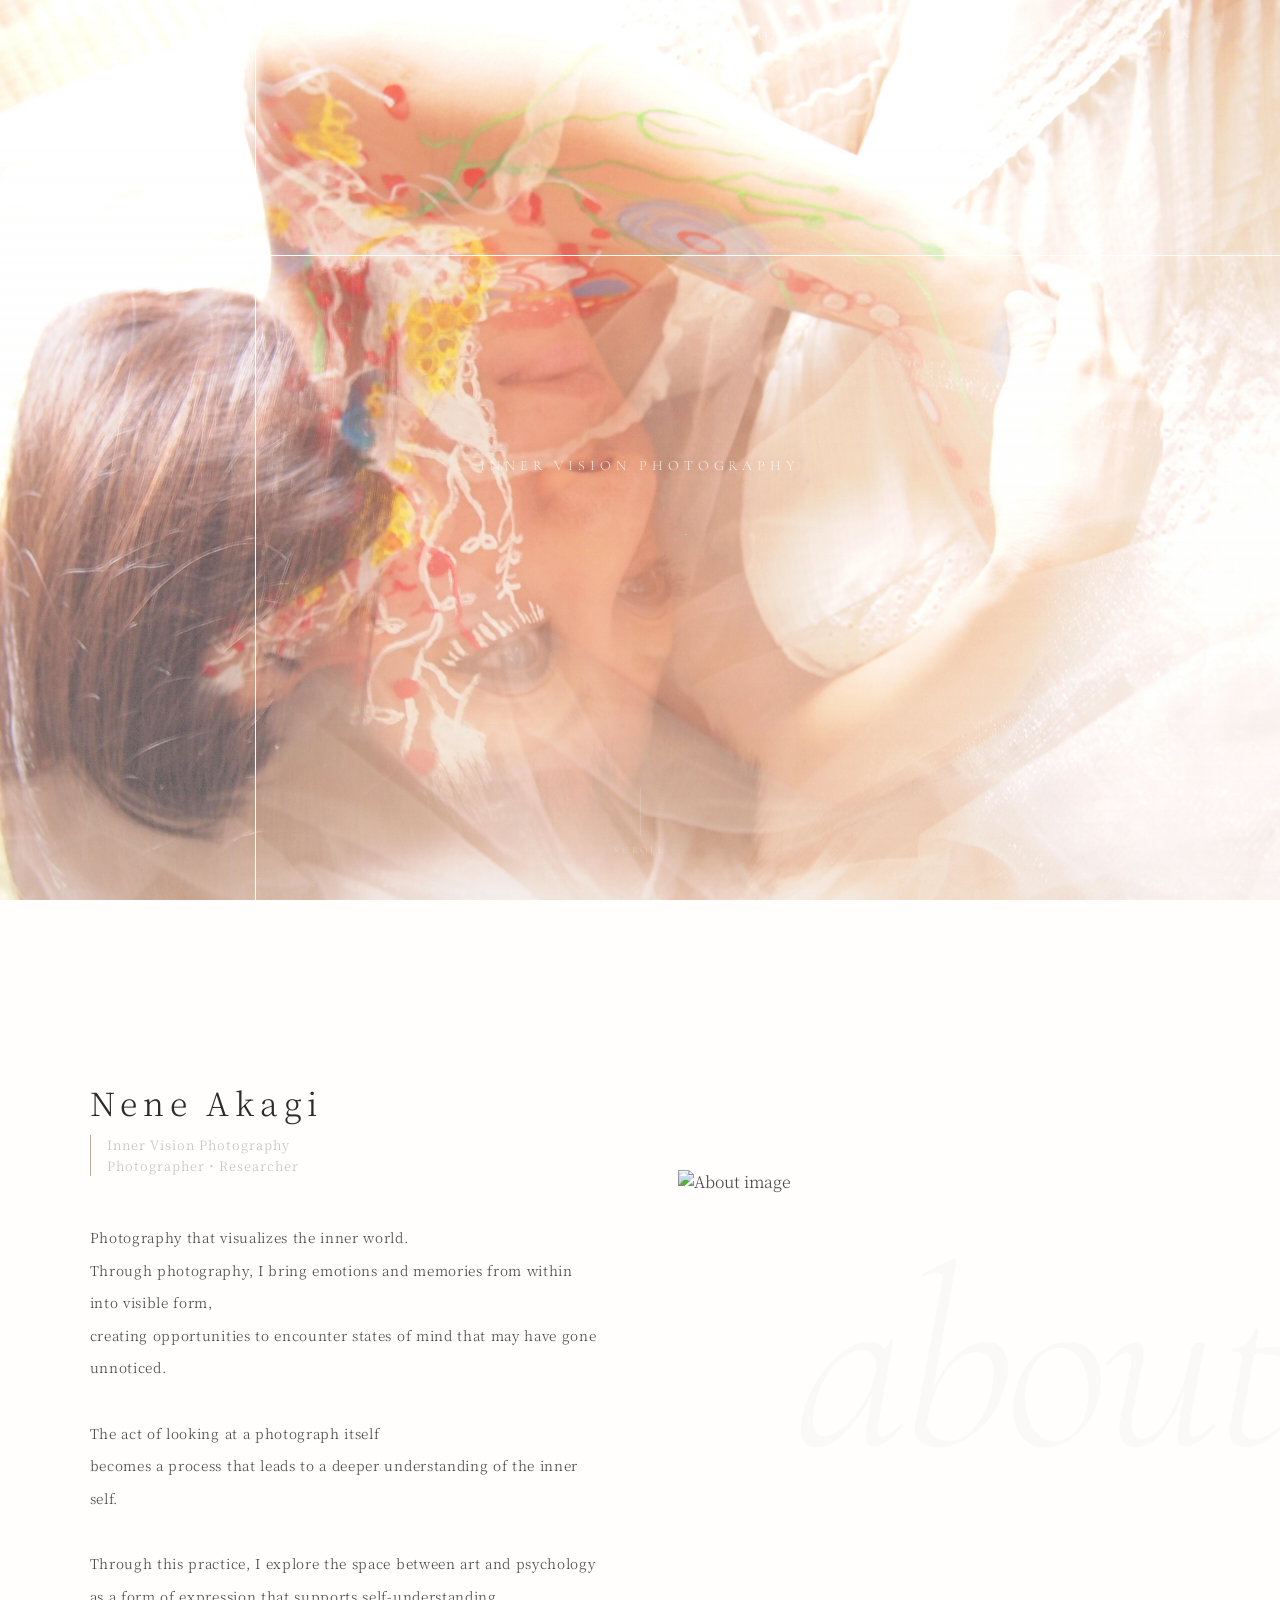
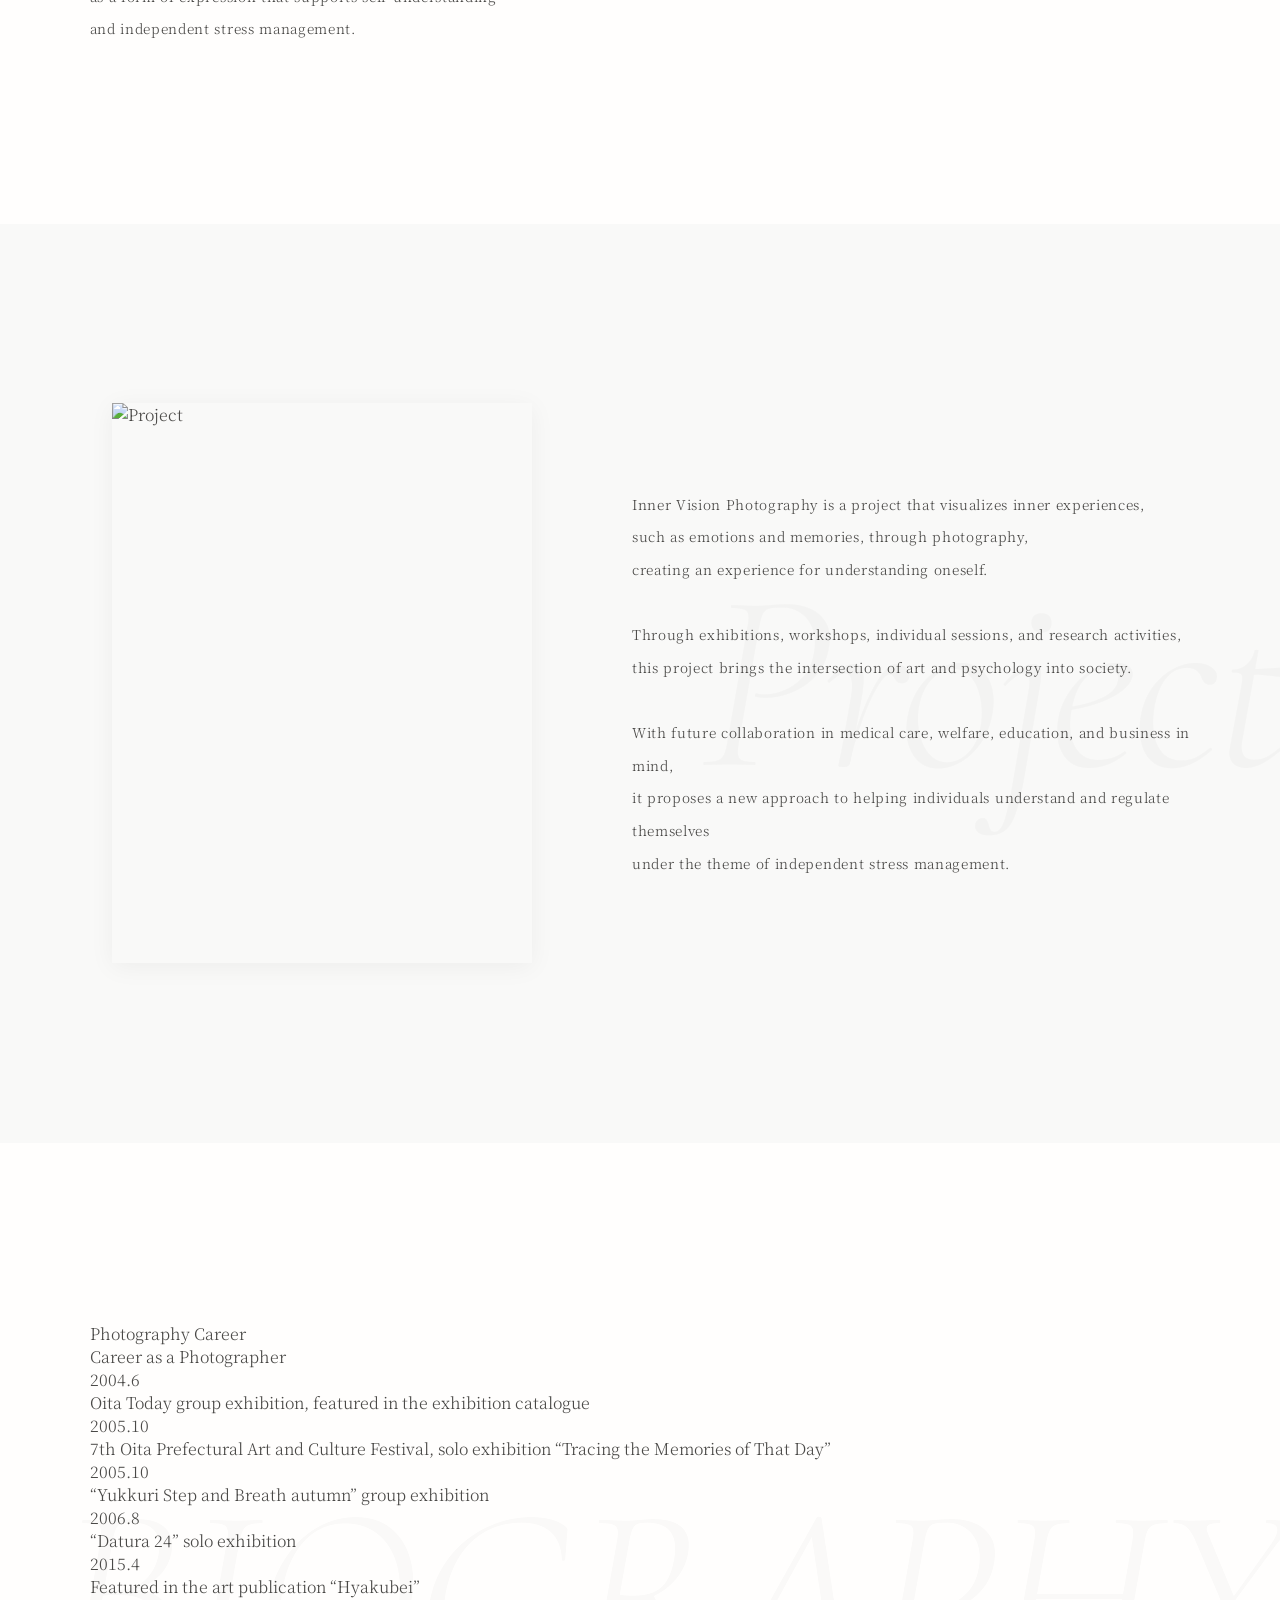
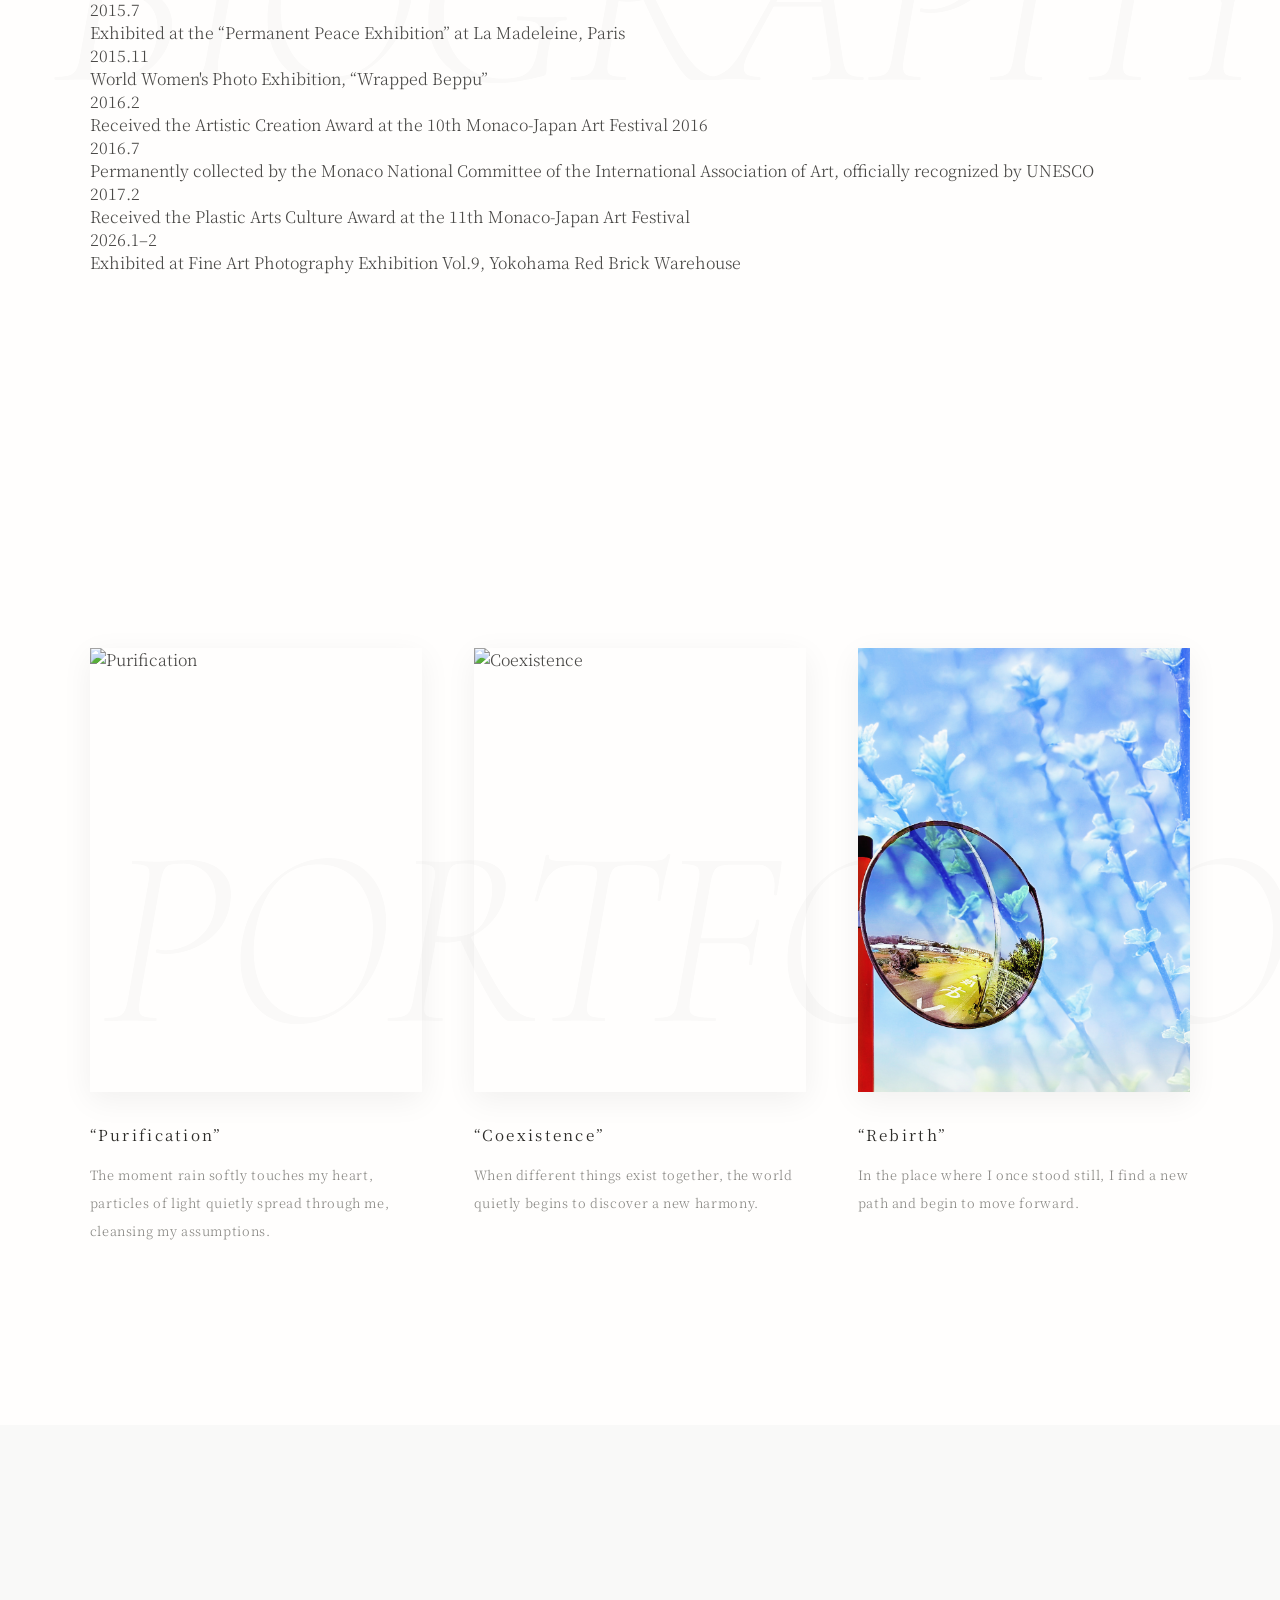
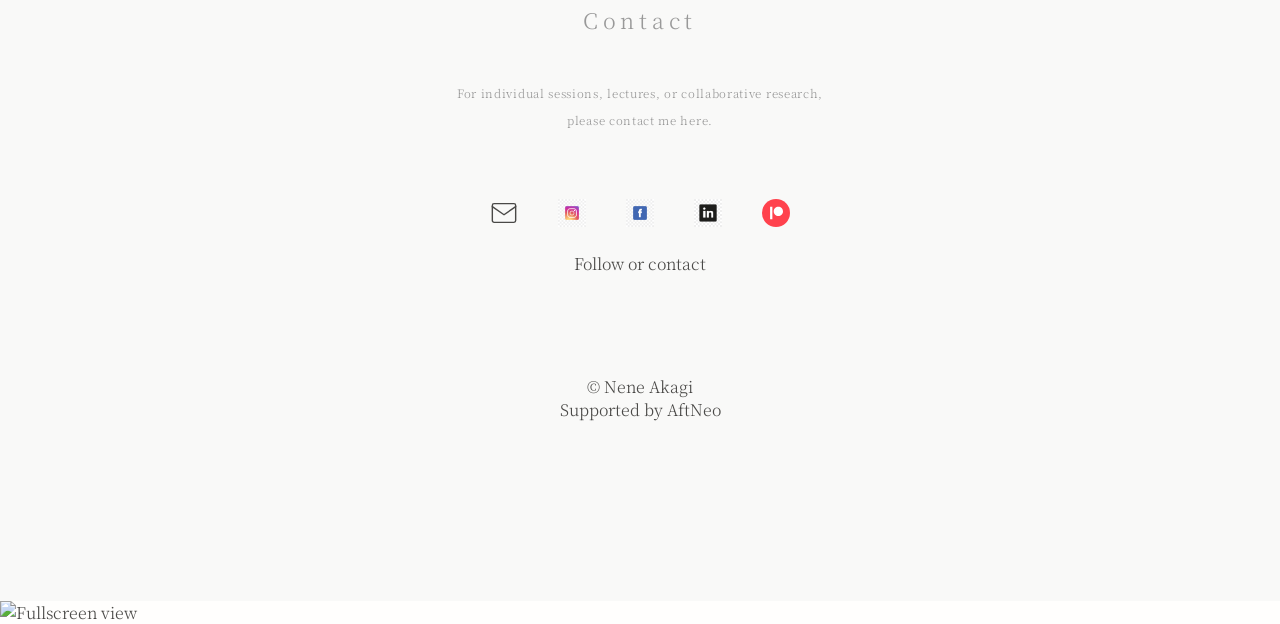
==== commit b0250c0f: "Update solo exhibition title in en.html" ====
--- a/en.html
+++ b/en.html
@@ -44,7 +44,9 @@
       <li><a href="#contact" class="mob-link">CONTACT</a></li>
     </ul>
     <div class="lang-toggle mobile-lang">
-      <a href="index.html">JP</a><span>/</span><a href="en.html" class="active">EN</a>
+    <a href="index.html">JP</a><span> / </span><a href="en.html" class="active">EN</a>
+
+
     </div>
   </div>
 
@@ -147,10 +149,11 @@
         <div class="career-content">“Yukkuri Step and Breath autumn” group exhibition</div>
       </div>
 
-      <div class="career-item">
-        <div class="career-year">2006.8</div>
-        <div class="career-content">“Dalla 24” solo exhibition</div>
-      </div>
+    <div class="career-item">
+  <div class="career-year">2006.8</div>
+  <div class="career-content">“Datura 24” solo exhibition</div>
+</div>
+
 
       <div class="career-item">
         <div class="career-year">2015.4</div>
